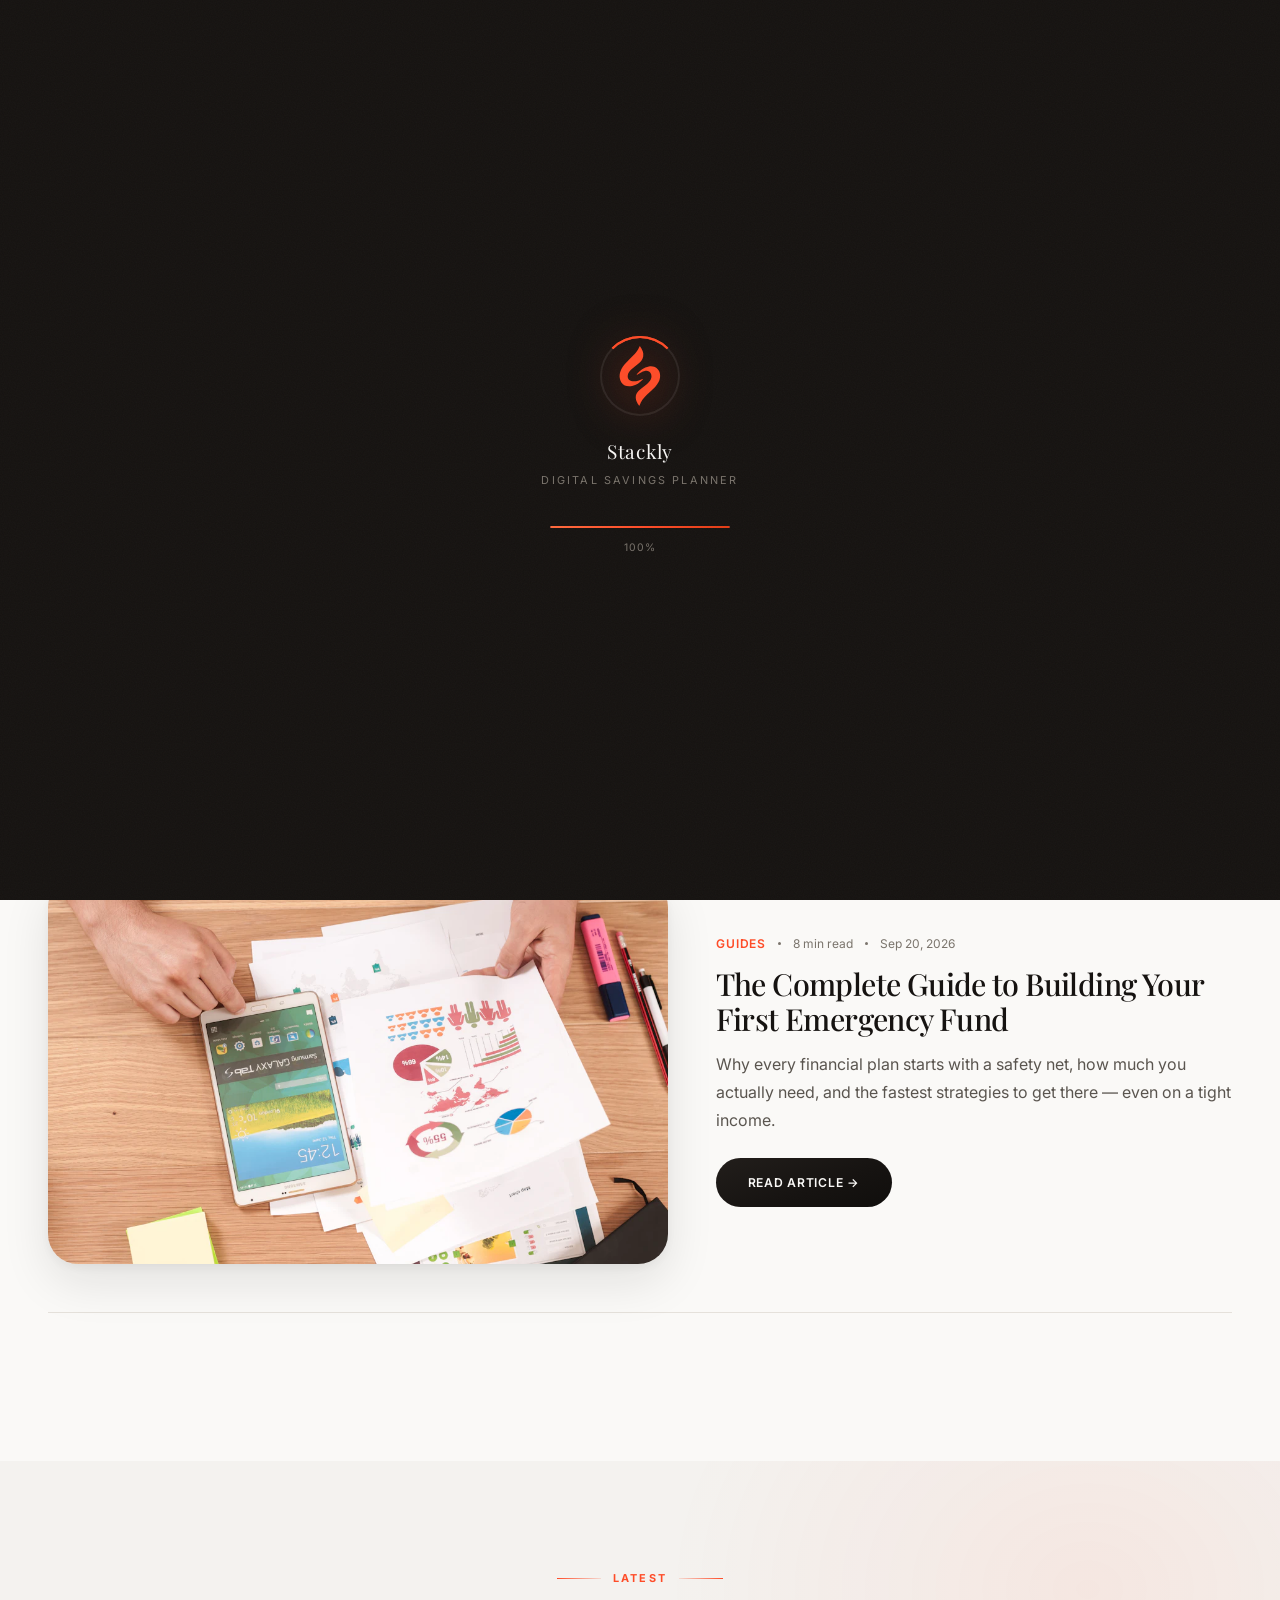
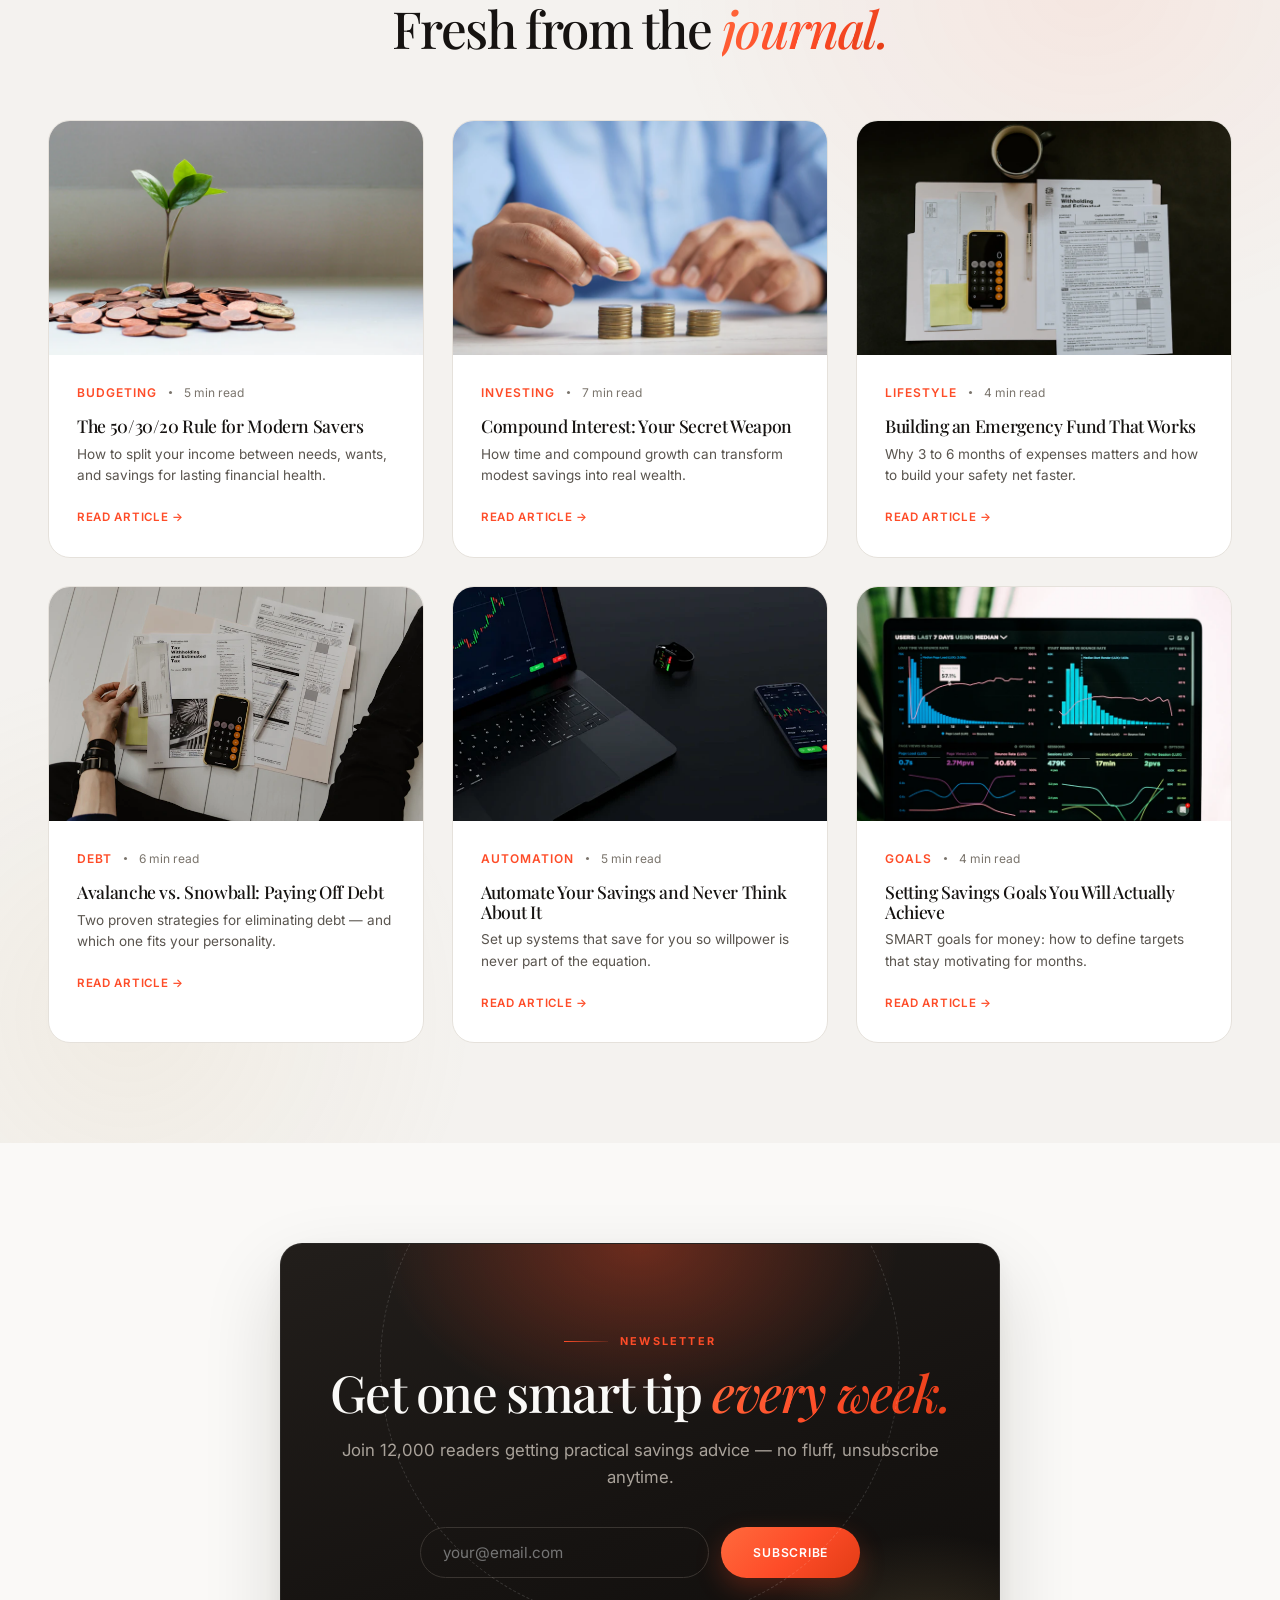
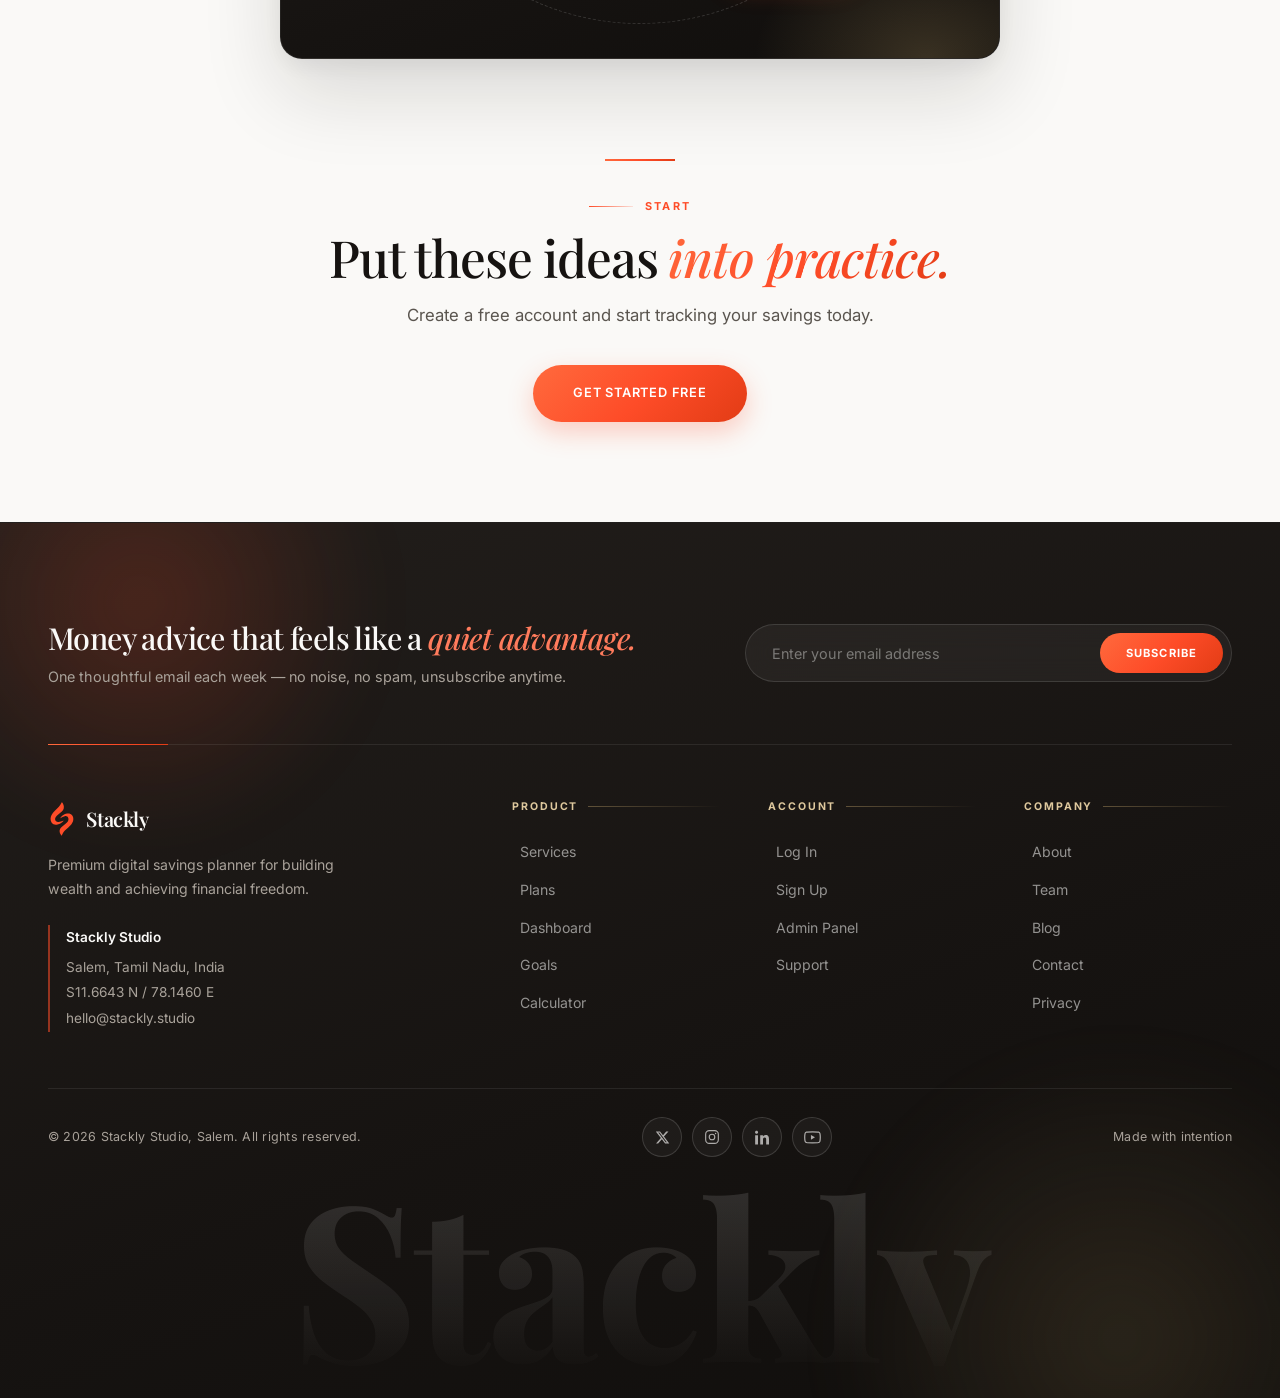
==== blog.html @ 19443af7 "first commit" ====
<!DOCTYPE html>
<html lang="en">
<head>
    <meta charset="UTF-8">
    <meta name="viewport" content="width=device-width, initial-scale=1.0">
    <title>Blog — Stackly</title>
    <link rel="stylesheet" href="css/style.css">
    <noscript><style>.sec-head .sec-title,.sec-head .sec-sub{opacity:1!important;transform:none!important}.sec-head .sec-label::before,.sec-head .sec-label::after{transform:none!important}.reveal{opacity:1!important;transform:none!important}.preloader{display:none!important}</style></noscript>
</head>
<body class="dark-hero">
    <!-- Preloader -->
    <div class="preloader" id="preloader">
        <div class="pre-logo">
            <div class="pre-ring"></div>
            <svg viewBox="398 82 212 290" xmlns="http://www.w3.org/2000/svg"><path fill="#fe4c28" d="M419.71,256.18 C408,235.74 410.22,215.61 419.89,195.68 C426.37,182.32 436.26,171.44 446.51,160.9 C457.08,150.04 468.78,140.35 478.79,128.9 C487.41,119.04 494.8,108.46 500.03,96.43 C500.74,94.8 501,92.85 502.79,91.71 C503.21,91.84 503.88,91.82 504.1,92.13 C514.53,106.34 522,121.48 518.29,139.86 C515.93,151.5 508.99,160.31 500.3,167.94 C487.79,178.93 473.63,187.95 462.05,200.04 C456.22,206.12 451.19,212.66 449.15,221.05 C445.38,236.57 454.27,249.2 470.2,250.78 C485.24,252.27 499.3,248.88 512.63,242 C514.02,241.28 515.21,239.79 517.06,240.55 C517.83,242.06 516.69,242.79 515.92,243.56 C502.48,256.92 487.52,267.97 468.59,271.95 C447.92,276.29 431.27,272.38 419.71,256.18z"/><path fill="#fe4c28" d="M536.35,311.35 C521.09,325.62 508.63,341.45 501.64,361.3 C500.58,360.86 499.8,360.78 499.46,360.35 C491.32,350.11 485.46,338.91 484.71,325.53 C484.03,313.54 489.24,303.91 496.95,295.36 C506.74,284.51 519.09,276.7 530.33,267.57 C539.68,259.98 548.93,252.35 553.65,240.72 C556.25,234.32 556.8,227.72 555.17,221.12 C551.96,208.2 539.4,200.89 526.17,203.88 C513.91,206.65 503.24,212.7 493.08,219.82 C492.04,220.55 491.27,221.85 489.66,221.56 C488.66,220.29 489.65,219.35 490.29,218.48 C503.85,199.98 521.51,187.67 544.32,183.64 C574.74,178.25 599.44,199.88 594.8,234.35 C592.54,251.2 583.63,264.79 572.58,277.16 C561.56,289.49 548.61,299.8 536.35,311.35z"/></svg>
        </div>
        <div class="pre-text">Stackly</div>
        <div class="pre-sub">Digital Savings Planner</div>
        <div class="pre-bar"><div class="pre-fill"></div></div>
        <div class="pre-pct">0%</div>
    </div>

    <!-- 1. Header -->
    <nav class="navbar">
        <div class="nav-wrap">
            <a href="index.html" class="logo">
                <div class="logo-icon"><svg viewBox="398 82 212 290" xmlns="http://www.w3.org/2000/svg"><path fill="#fe4c28" d="M419.71,256.18 C408,235.74 410.22,215.61 419.89,195.68 C426.37,182.32 436.26,171.44 446.51,160.9 C457.08,150.04 468.78,140.35 478.79,128.9 C487.41,119.04 494.8,108.46 500.03,96.43 C500.74,94.8 501,92.85 502.79,91.71 C503.21,91.84 503.88,91.82 504.1,92.13 C514.53,106.34 522,121.48 518.29,139.86 C515.93,151.5 508.99,160.31 500.3,167.94 C487.79,178.93 473.63,187.95 462.05,200.04 C456.22,206.12 451.19,212.66 449.15,221.05 C445.38,236.57 454.27,249.2 470.2,250.78 C485.24,252.27 499.3,248.88 512.63,242 C514.02,241.28 515.21,239.79 517.06,240.55 C517.83,242.06 516.69,242.79 515.92,243.56 C502.48,256.92 487.52,267.97 468.59,271.95 C447.92,276.29 431.27,272.38 419.71,256.18z"/><path fill="#fe4c28" d="M536.35,311.35 C521.09,325.62 508.63,341.45 501.64,361.3 C500.58,360.86 499.8,360.78 499.46,360.35 C491.32,350.11 485.46,338.91 484.71,325.53 C484.03,313.54 489.24,303.91 496.95,295.36 C506.74,284.51 519.09,276.7 530.33,267.57 C539.68,259.98 548.93,252.35 553.65,240.72 C556.25,234.32 556.8,227.72 555.17,221.12 C551.96,208.2 539.4,200.89 526.17,203.88 C513.91,206.65 503.24,212.7 493.08,219.82 C492.04,220.55 491.27,221.85 489.66,221.56 C488.66,220.29 489.65,219.35 490.29,218.48 C503.85,199.98 521.51,187.67 544.32,183.64 C574.74,178.25 599.44,199.88 594.8,234.35 C592.54,251.2 583.63,264.79 572.58,277.16 C561.56,289.49 548.61,299.8 536.35,311.35z"/></svg></div>
                <span class="logo-txt">Stackly</span>
            </a>
            <ul class="nav-links">
                <li><a href="index.html">Home</a></li>
                <li><a href="about.html">About</a></li>
                <li><a href="services.html">Services</a></li>
                <li><a href="plans.html">Plans</a></li>
                <li><a href="team.html">Team</a></li>
                <li><a href="blog.html" class="active">Blog</a></li>
                <li><a href="contact.html">Contact</a></li>
            </ul>
            <div class="nav-right">
                <a href="login.html" class="nav-login">Log In</a>
                <a href="login.html" class="btn-start">Get Started <svg width="14" height="14" viewBox="0 0 24 24" fill="none" stroke="currentColor" stroke-width="2"><path d="M5 12h14M12 5l7 7-7 7"/></svg></a>
            </div>
            <button class="burger" aria-label="Menu"><span></span><span></span><span></span></button>
        </div>
    </nav>

    <!-- 2. Page Hero -->
    <section class="page-hero" style="background-image:var(--ph-grad), url('assets/photo-1499750310107-5fef28a66643-1600.webp')">
        <div class="container">
            <span class="sec-label">Journal</span>
            <h1>Insights &amp; <em class="it">ideas.</em></h1>
            <p>Guides, strategies, and stories about building lasting wealth — written by the Stackly team.</p>
        
            <div class="ph-meta">
                <div class="ph-crumb"><a href="index.html">Home</a><span class="sep"></span><strong>Blog</strong></div>
                <span class="ph-badge">&#10022; Stackly Studio</span>
            </div>
        </div>
    </section>

    <!-- 3. Featured Post -->
    <section class="section">
        <div class="container">
            <div class="sec-head reveal">
                <span class="sec-label">Featured</span>
                <h2 class="sec-title">Editor's <em class="it">pick.</em></h2>
            </div>
            <div class="blog-feature reveal">
                <div class="blog-feature-img"><img src="assets/photo-1434626881859-194d67b2b86f-1000.webp" alt="Featured article" loading="lazy"></div>
                <div>
                    <div class="blog-meta"><span class="cat">Guides</span><span class="dot"></span><span>8 min read</span><span class="dot"></span><span>Sep 20, 2026</span></div>
                    <h3 style="font-size:1.9rem;margin-bottom:14px;">The Complete Guide to Building Your First Emergency Fund</h3>
                    <p style="color:var(--text-2);line-height:1.75;margin-bottom:24px;">Why every financial plan starts with a safety net, how much you actually need, and the fastest strategies to get there — even on a tight income.</p>
                    <a href="#" data-toast="The full article is coming soon - subscribe to get it first." class="btn btn-dark">Read Article →</a>
                </div>
            </div>
        </div>
    </section>

    <!-- 4. Blog Grid -->
    <section class="section feat-bg">
        <div class="container">
            <div class="sec-head center reveal">
                <span class="sec-label">Latest</span>
                <h2 class="sec-title">Fresh from the <em class="it">journal.</em></h2>
            </div>
            <div class="blog-grid">
                <div class="blog-card reveal">
                    <div class="blog-card-img"><img src="assets/photo-1579621970563-ebec7560ff3e-800.webp" alt="Budgeting" loading="lazy"></div>
                    <div class="blog-card-body">
                        <div class="blog-meta"><span class="cat">Budgeting</span><span class="dot"></span><span>5 min read</span></div>
                        <h3>The 50/30/20 Rule for Modern Savers</h3>
                        <p>How to split your income between needs, wants, and savings for lasting financial health.</p>
                        <a href="#" data-toast="The full article is coming soon - subscribe to get it first." class="blog-link">Read Article →</a>
                    </div>
                </div>
                <div class="blog-card reveal rd1">
                    <div class="blog-card-img"><img src="assets/photo-1633158829585-23ba8f7c8caf-800.webp" alt="Investing" loading="lazy"></div>
                    <div class="blog-card-body">
                        <div class="blog-meta"><span class="cat">Investing</span><span class="dot"></span><span>7 min read</span></div>
                        <h3>Compound Interest: Your Secret Weapon</h3>
                        <p>How time and compound growth can transform modest savings into real wealth.</p>
                        <a href="#" data-toast="The full article is coming soon - subscribe to get it first." class="blog-link">Read Article →</a>
                    </div>
                </div>
                <div class="blog-card reveal rd2">
                    <div class="blog-card-img"><img src="assets/photo-1554224154-26032ffc0d07-800.webp" alt="Planning" loading="lazy"></div>
                    <div class="blog-card-body">
                        <div class="blog-meta"><span class="cat">Lifestyle</span><span class="dot"></span><span>4 min read</span></div>
                        <h3>Building an Emergency Fund That Works</h3>
                        <p>Why 3 to 6 months of expenses matters and how to build your safety net faster.</p>
                        <a href="#" data-toast="The full article is coming soon - subscribe to get it first." class="blog-link">Read Article →</a>
                    </div>
                </div>
                <div class="blog-card reveal">
                    <div class="blog-card-img"><img src="assets/photo-1554224155-6726b3ff858f-800.webp" alt="Debt" loading="lazy"></div>
                    <div class="blog-card-body">
                        <div class="blog-meta"><span class="cat">Debt</span><span class="dot"></span><span>6 min read</span></div>
                        <h3>Avalanche vs. Snowball: Paying Off Debt</h3>
                        <p>Two proven strategies for eliminating debt — and which one fits your personality.</p>
                        <a href="#" data-toast="The full article is coming soon - subscribe to get it first." class="blog-link">Read Article →</a>
                    </div>
                </div>
                <div class="blog-card reveal rd1">
                    <div class="blog-card-img"><img src="assets/photo-1642790106117-e829e14a795f-800.webp" alt="Automation" loading="lazy"></div>
                    <div class="blog-card-body">
                        <div class="blog-meta"><span class="cat">Automation</span><span class="dot"></span><span>5 min read</span></div>
                        <h3>Automate Your Savings and Never Think About It</h3>
                        <p>Set up systems that save for you so willpower is never part of the equation.</p>
                        <a href="#" data-toast="The full article is coming soon - subscribe to get it first." class="blog-link">Read Article →</a>
                    </div>
                </div>
                <div class="blog-card reveal rd2">
                    <div class="blog-card-img"><img src="assets/photo-1551288049-bebda4e38f71-800.webp" alt="Goals" loading="lazy"></div>
                    <div class="blog-card-body">
                        <div class="blog-meta"><span class="cat">Goals</span><span class="dot"></span><span>4 min read</span></div>
                        <h3>Setting Savings Goals You Will Actually Achieve</h3>
                        <p>SMART goals for money: how to define targets that stay motivating for months.</p>
                        <a href="#" data-toast="The full article is coming soon - subscribe to get it first." class="blog-link">Read Article →</a>
                    </div>
                </div>
            </div>
        </div>
    </section>

    <!-- 5. Newsletter -->
    <section class="section">
        <div class="container">
            <div class="cta-dark reveal" style="max-width:720px;">
                <span class="sec-label">Newsletter</span>
                <h2>Get one smart tip <em class="it">every week.</em></h2>
                <p>Join 12,000 readers getting practical savings advice — no fluff, unsubscribe anytime.</p>
                <div style="display:flex;gap:12px;max-width:440px;margin:0 auto;position:relative;flex-wrap:wrap;justify-content:center;">
                    <input type="email" placeholder="your@email.com" style="flex:1;min-width:220px;padding:15px 22px;border-radius:9999px;border:1.5px solid var(--bd-d);background:transparent;color:var(--text-inv);font-family:var(--sans);font-size:0.95rem;">
                    <button class="btn btn-brand">Subscribe</button>
                </div>
            </div>
        </div>
    </section>

    <!-- 6. CTA -->
    <section class="section cta-sec" style="padding-top:0;">
        <div class="container">
            <div class="cta-box reveal">
                <span class="sec-label">Start</span>
                <h2>Put these ideas <em class="it">into practice.</em></h2>
                <p>Create a free account and start tracking your savings today.</p>
                <a href="login.html" class="btn btn-brand btn-lg">Get Started Free</a>
            </div>
        </div>
    </section>

    <!-- 7. Footer -->
    <footer class="footer">
        <div class="container">
            <div class="footer-top">
                <div class="footer-news">
                    <h3>Money advice that feels like a <em class="it">quiet advantage.</em></h3>
                    <p>One thoughtful email each week — no noise, no spam, unsubscribe anytime.</p>
                </div>
                <form class="news-form" action="#" onsubmit="return false;">
                    <input type="email" placeholder="Enter your email address" aria-label="Email address">
                    <button type="submit">Subscribe</button>
                </form>
            </div>
            <div class="footer-grid">
                <div class="footer-brand">
                    <a href="index.html" class="logo">
                        <div class="logo-icon"><svg viewBox="398 82 212 290" xmlns="http://www.w3.org/2000/svg"><path fill="#fe4c28" d="M419.71,256.18 C408,235.74 410.22,215.61 419.89,195.68 C426.37,182.32 436.26,171.44 446.51,160.9 C457.08,150.04 468.78,140.35 478.79,128.9 C487.41,119.04 494.8,108.46 500.03,96.43 C500.74,94.8 501,92.85 502.79,91.71 C503.21,91.84 503.88,91.82 504.1,92.13 C514.53,106.34 522,121.48 518.29,139.86 C515.93,151.5 508.99,160.31 500.3,167.94 C487.79,178.93 473.63,187.95 462.05,200.04 C456.22,206.12 451.19,212.66 449.15,221.05 C445.38,236.57 454.27,249.2 470.2,250.78 C485.24,252.27 499.3,248.88 512.63,242 C514.02,241.28 515.21,239.79 517.06,240.55 C517.83,242.06 516.69,242.79 515.92,243.56 C502.48,256.92 487.52,267.97 468.59,271.95 C447.92,276.29 431.27,272.38 419.71,256.18z"/><path fill="#fe4c28" d="M536.35,311.35 C521.09,325.62 508.63,341.45 501.64,361.3 C500.58,360.86 499.8,360.78 499.46,360.35 C491.32,350.11 485.46,338.91 484.71,325.53 C484.03,313.54 489.24,303.91 496.95,295.36 C506.74,284.51 519.09,276.7 530.33,267.57 C539.68,259.98 548.93,252.35 553.65,240.72 C556.25,234.32 556.8,227.72 555.17,221.12 C551.96,208.2 539.4,200.89 526.17,203.88 C513.91,206.65 503.24,212.7 493.08,219.82 C492.04,220.55 491.27,221.85 489.66,221.56 C488.66,220.29 489.65,219.35 490.29,218.48 C503.85,199.98 521.51,187.67 544.32,183.64 C574.74,178.25 599.44,199.88 594.8,234.35 C592.54,251.2 583.63,264.79 572.58,277.16 C561.56,289.49 548.61,299.8 536.35,311.35z"/></svg></div>
                        <span class="logo-txt">Stackly</span>
                    </a>
                    <p>Premium digital savings planner for building wealth and achieving financial freedom.</p>
                    <div class="footer-addr">
                        <strong>Stackly Studio</strong>
                        Salem, Tamil Nadu, India<br>
                        S11.6643 N / 78.1460 E<br>
                        hello@stackly.studio
                    </div>
                </div>
                <div class="footer-col">
                    <h4>Product</h4>
                    <ul>
                        <li><a href="services.html">Services</a></li>
                        <li><a href="plans.html">Plans</a></li>
                        <li><a href="dashboard.html">Dashboard</a></li>
                        <li><a href="goals.html">Goals</a></li>
                        <li><a href="calculator.html">Calculator</a></li>
                    </ul>
                </div>
                <div class="footer-col">
                    <h4>Account</h4>
                    <ul>
                        <li><a href="login.html">Log In</a></li>
                        <li><a href="signup.html">Sign Up</a></li>
                        <li><a href="admin.html">Admin Panel</a></li>
                        <li><a href="contact.html">Support</a></li>
                    </ul>
                </div>
                <div class="footer-col">
                    <h4>Company</h4>
                    <ul>
                        <li><a href="about.html">About</a></li>
                        <li><a href="team.html">Team</a></li>
                        <li><a href="blog.html">Blog</a></li>
                        <li><a href="contact.html">Contact</a></li>
                        <li><a href="#" data-toast="Privacy policy: request a copy from hello@stackly.studio.">Privacy</a></li>
                    </ul>
                </div>
            </div>
            <div class="footer-btm">
                <p>&copy; 2026 Stackly Studio, Salem. All rights reserved.</p>
                <div class="footer-social">
                    <a href="https://x.com/login" target="_blank" rel="noopener noreferrer" aria-label="X"><svg width="15" height="15" viewBox="0 0 24 24" fill="currentColor"><path d="M18.244 2.25h3.308l-7.227 8.26 8.502 11.24H16.17l-5.214-6.817L4.99 21.75H1.68l7.73-8.835L1.254 2.25H8.08l4.713 6.231 5.451-6.511zm-1.161 17.52h1.833L7.084 4.126H5.117l11.966 15.644z"/></svg></a>
                    <a href="https://www.instagram.com/accounts/login/" target="_blank" rel="noopener noreferrer" aria-label="Instagram"><svg width="16" height="16" viewBox="0 0 24 24" fill="none" stroke="currentColor" stroke-width="1.7" stroke-linecap="round"><rect x="2.5" y="2.5" width="19" height="19" rx="5.5"/><circle cx="12" cy="12" r="4.2"/><circle cx="17.4" cy="6.6" r="1.1" fill="currentColor" stroke="none"/></svg></a>
                    <a href="https://www.linkedin.com/login" target="_blank" rel="noopener noreferrer" aria-label="LinkedIn"><svg width="15" height="15" viewBox="0 0 24 24" fill="currentColor"><path d="M4.98 3.5C4.98 4.88 3.87 6 2.5 6S.02 4.88.02 3.5 1.13 1 2.5 1s2.48 1.12 2.48 2.5zM.24 8.31h4.52V23H.24V8.31zM8.34 8.31h4.33v2h.06c.6-1.14 2.07-2.34 4.26-2.34 4.56 0 5.4 3 5.4 6.9V23h-4.51v-7.1c0-1.7-.03-3.88-2.36-3.88-2.37 0-2.73 1.85-2.73 3.76V23H8.34V8.31z"/></svg></a>
                    <a href="https://accounts.google.com/ServiceLogin?service=youtube" target="_blank" rel="noopener noreferrer" aria-label="YouTube"><svg width="17" height="17" viewBox="0 0 24 24" fill="none" stroke="currentColor" stroke-width="1.7" stroke-linejoin="round"><path d="M22.54 6.42a2.78 2.78 0 00-1.94-2C18.88 4 12 4 12 4s-6.88 0-8.6.46a2.78 2.78 0 00-1.94 2A29 29 0 001 11.75a29 29 0 00.46 5.33A2.78 2.78 0 003.4 19c1.72.46 8.6.46 8.6.46s6.88 0 8.6-.46a2.78 2.78 0 001.94-2 29 29 0 00.46-5.25 29 29 0 00-.46-5.33z"/><path d="M9.75 15.02l5.75-3.27-5.75-3.27v6.54z" fill="currentColor" stroke="none"/></svg></a>
                </div>
                <p>Made with intention</p>
            </div>
        </div>
        <div class="footer-mark" aria-hidden="true">Stackly</div>
    </footer>


    <script src="js/main.js"></script>
</body>
</html>
---- css/style.css ----
/* ============================================
   Stackly — Premium Digital Savings Planner
   Brand: #FE4C28 | Salem, Tamil Nadu
   ============================================ */

@import url('https://fonts.googleapis.com/css2?family=Inter:wght@300;400;500;600;700&family=Playfair+Display:ital,wght@0,400;0,500;0,600;0,700;1,400;1,500;1,600;1,700&display=swap');

:root {
    --bg: #FAF9F7;
    --bg-2: #F4F2EF;
    --bg-3: #EAE7E2;
    --bg-dark: #161311;
    --bg-dark-2: #1F1C1A;
    --bg-card: #FFFFFF;
    
    --text: #161311;
    --text-2: #5A554F;
    --text-3: #7A746C;
    --text-inv: #FAF9F7;
    
    --brand: #FE4C28;
    --brand-l: #FF7B5C;
    --brand-d: #D93D1E;
    --brand-bg: rgba(254,76,40,0.08);
    --brand-bg-2: rgba(254,76,40,0.14);
    
    --gold: #C8A96E;
    --gold-l: #DFC99E;
    
    --bd: #E5E1DB;
    --bd-d: #3A3531;
    
    --sh-sm: 0 1px 3px rgba(22,19,17,0.04);
    --sh-md: 0 6px 22px rgba(22,19,17,0.07), 0 1px 3px rgba(22,19,17,0.04);
    --sh-lg: 0 18px 48px rgba(22,19,17,0.10), 0 4px 12px rgba(22,19,17,0.05);
    --sh-xl: 0 34px 80px rgba(22,19,17,0.14), 0 8px 24px rgba(22,19,17,0.06);
    --sh-brand: 0 18px 44px rgba(254,76,40,0.24), 0 4px 12px rgba(254,76,40,0.14);
    --sh-inset: inset 0 1px 0 rgba(255,255,255,0.6);

    --r: 8px;
    --r-lg: 14px;
    --r-xl: 22px;
    --r-2xl: 30px;
    --r-full: 9999px;

    --grad: linear-gradient(135deg, #FF6A3D 0%, #FE4C28 52%, #E23C15 100%);
    --grad-soft: linear-gradient(135deg, rgba(254,76,40,0.14), rgba(200,169,110,0.12));
    --grad-gold: linear-gradient(135deg, #DFC99E 0%, #C8A96E 100%);
    --grad-ink: linear-gradient(160deg, #221E1B 0%, #161311 60%, #100E0C 100%);
    --glass: rgba(255,255,255,0.72);
    --ease: cubic-bezier(0.22,1,0.36,1);
    
    --t: 300ms cubic-bezier(0.4,0,0.2,1);
    --t-fast: 180ms ease;
    --t-slow: 600ms cubic-bezier(0.4,0,0.2,1);
    
    --serif: 'Playfair Display', Georgia, serif;
    --sans: 'Inter', -apple-system, sans-serif;
}

*, *::before, *::after { margin:0; padding:0; box-sizing:border-box; }
html { scroll-behavior:smooth; font-size:16px; -webkit-font-smoothing:antialiased; }
body { font-family:var(--sans); background:var(--bg); color:var(--text); line-height:1.6; overflow-x:hidden; }
body.loading { overflow:hidden; }
/* premium film grain over the whole site */
body::after {
    content:''; position:fixed; inset:0; z-index:2147483000;
    pointer-events:none; opacity:0.032;
    background-image:url("data:image/svg+xml,%3Csvg xmlns='http://www.w3.org/2000/svg' width='140' height='140'%3E%3Cfilter id='n'%3E%3CfeTurbulence type='fractalNoise' baseFrequency='0.85' numOctaves='3'/%3E%3C/filter%3E%3Crect width='140' height='140' filter='url(%23n)'/%3E%3C/svg%3E");
}
::selection { background:var(--brand); color:#fff; }
a { color:inherit; text-decoration:none; }
ul { list-style:none; }
img { max-width:100%; height:auto; display:block; }
button { cursor:pointer; font-family:inherit; }

.container { max-width:1400px; margin:0 auto; padding:0 48px; }

/* ========== PRELOADER ========== */
.preloader {
    position:fixed; inset:0; z-index:100000;
    background:var(--bg-dark);
    display:flex; align-items:center; justify-content:center;
    flex-direction:column;
    transition: opacity 0.7s ease, visibility 0.7s ease;
}
.preloader.hidden { opacity:0; visibility:hidden; pointer-events:none; }

.pre-logo { width:64px; height:64px; margin-bottom:28px; position:relative; }
.pre-logo svg { width:100%; height:100%; animation:preFloat 2s ease-in-out infinite; }
@keyframes preFloat { 0%,100%{transform:translateY(0)} 50%{transform:translateY(-8px)} }

.pre-ring {
    position:absolute; inset:-8px;
    border:2px solid var(--bd-d);
    border-radius:50%;
}
.pre-ring::after {
    content:''; position:absolute; inset:-2px;
    border:2px solid transparent;
    border-top-color:var(--brand);
    border-radius:50%;
    animation:spin 1s linear infinite;
}
@keyframes spin { to{transform:rotate(360deg)} }

.pre-text { font-family:var(--serif); font-size:1.2rem; color:var(--text-inv); margin-bottom:6px; letter-spacing:0.04em; }
.pre-sub { font-size:0.68rem; color:var(--text-3); letter-spacing:0.2em; text-transform:uppercase; margin-bottom:36px; }

.pre-bar { width:180px; height:2px; background:var(--bd-d); border-radius:var(--r-full); overflow:hidden; margin-bottom:12px; }
.pre-fill { height:100%; width:0%; background:var(--brand); border-radius:var(--r-full); transition:width 0.1s linear; }
.pre-pct { font-size:0.65rem; color:var(--text-3); letter-spacing:0.1em; }

/* ========== TYPOGRAPHY ========== */
h1,h2,h3,h4 { font-family:var(--serif); font-weight:500; line-height:1.12; letter-spacing:-0.02em; }
h1 { font-size:clamp(3rem,6vw,5.5rem); }
h2 { font-size:clamp(2.25rem,4vw,3.5rem); }
h3 { font-size:clamp(1.3rem,2vw,1.7rem); }
em, .it { font-style:italic; }

.sec-label {
    font-family:var(--sans); font-size:0.68rem;
    font-weight:600; letter-spacing:0.16em;
    text-transform:uppercase; color:var(--brand);
    margin-bottom:14px; display:block;
}

.section { padding:100px 0; }
.sec-head { max-width:640px; margin-bottom:64px; }
.sec-head.center { margin-left:auto; margin-right:auto; text-align:center; }
.sec-title { margin-bottom:18px; }
.sec-sub { font-size:1rem; color:var(--text-2); line-height:1.7; }

/* ========== LOGO ========== */
.logo { display:flex; align-items:center; gap:10px; }
.logo-icon { width:28px; height:36px; flex-shrink:0; }
.logo-icon svg { width:100%; height:100%; }
.logo-txt { font-family:var(--serif); font-size:1.25rem; font-weight:600; letter-spacing:-0.01em; }

/* ========== NAVIGATION ========== */
.navbar {
    position:fixed; top:0; left:0; right:0; z-index:1000;
    padding:20px 0; transition:all var(--t);
    background:transparent;
}
.navbar.scrolled {
    background:rgba(250,249,247,0.92);
    backdrop-filter:blur(24px);
    -webkit-backdrop-filter:blur(24px);
    padding:12px 0;
    border-bottom:1px solid var(--bd);
}
.nav-wrap {
    max-width:1400px; margin:0 auto; padding:0 48px;
    display:flex; align-items:center; justify-content:space-between;
}

.nav-links { display:flex; align-items:center; gap:28px; }
.nav-links a {
    font-size:0.74rem; font-weight:600;
    letter-spacing:0.08em; text-transform:uppercase;
    color:var(--text-2); transition:color var(--t-fast);
    position:relative; padding-bottom:3px;
}
.nav-links a::after {
    content:''; position:absolute; bottom:0; left:0;
    width:0; height:1.5px; background:var(--brand);
    transition:width var(--t);
}
.nav-links a:hover, .nav-links a.active { color:var(--text); }
.nav-links a:hover::after, .nav-links a.active::after { width:100%; }

.nav-right { display:flex; align-items:center; gap:16px; }

.nav-login {
    font-size:0.74rem; font-weight:600;
    letter-spacing:0.06em; text-transform:uppercase;
    color:var(--text-2); transition:color var(--t-fast);
}
.nav-login:hover { color:var(--text); }

.btn-start {
    font-size:0.72rem; font-weight:600;
    letter-spacing:0.06em; text-transform:uppercase;
    padding:11px 24px;
    background:var(--brand); color:#fff;
    border-radius:var(--r-full);
    transition:all var(--t);
    border:none; display:inline-flex; align-items:center; gap:6px;
}
.btn-start:hover { background:var(--brand-d); transform:translateY(-2px); box-shadow:0 8px 24px rgba(254,76,40,0.3); }

.burger { display:none; flex-direction:column; gap:5px; background:none; border:none; padding:4px; }
.burger span { display:block; width:22px; height:1.5px; background:var(--text); transition:all var(--t-fast); }

/* ========== BUTTONS ========== */
.btn {
    display:inline-flex; align-items:center; justify-content:center; gap:8px;
    font-size:0.76rem; font-weight:600;
    letter-spacing:0.06em; text-transform:uppercase;
    padding:15px 32px; border-radius:var(--r-full);
    transition:all var(--t); border:none; cursor:pointer;
    text-decoration:none; white-space:nowrap;
}
.btn-brand { background:var(--brand); color:#fff; }
.btn-brand:hover { background:var(--brand-d); transform:translateY(-2px); box-shadow:0 8px 28px rgba(254,76,40,0.3); }

.btn-dark { background:var(--text); color:var(--text-inv); }
.btn-dark:hover { background:var(--brand); transform:translateY(-2px); }

.btn-outline { background:transparent; color:var(--text); border:1.5px solid var(--bd); }
.btn-outline:hover { background:var(--text); color:var(--text-inv); border-color:var(--text); }

.btn-ghost { background:transparent; color:var(--text-inv); border:1.5px solid var(--bd-d); }
.btn-ghost:hover { background:var(--text-inv); color:var(--text); }

.btn-lg { padding:18px 40px; font-size:0.8rem; }
.btn-sm { padding:10px 20px; font-size:0.7rem; }

/* ========== HERO ========== */
.hero {
    min-height:100vh; display:flex; align-items:center;
    padding:120px 0 80px; position:relative; overflow:hidden;
}
.hero::before {
    content:''; position:absolute; inset:0;
    background:
        radial-gradient(ellipse 60% 50% at 70% 30%, var(--brand-bg) 0%, transparent 60%),
        radial-gradient(ellipse 40% 40% at 20% 80%, rgba(200,169,110,0.06) 0%, transparent 50%);
    pointer-events:none;
}

.hero .container {
    display:grid; grid-template-columns:1fr 1fr;
    gap:80px; align-items:center;
    position:relative; z-index:2;
}

.hero-badge {
    display:inline-flex; align-items:center; gap:8px;
    padding:6px 16px; background:var(--brand-bg);
    border:1px solid var(--brand-bg-2);
    border-radius:var(--r-full);
    font-size:0.7rem; font-weight:600;
    letter-spacing:0.1em; text-transform:uppercase;
    color:var(--brand); margin-bottom:24px;
}
.hero-badge .dot { width:6px; height:6px; background:var(--brand); border-radius:50%; animation:pulse 2s ease-in-out infinite; }
@keyframes pulse { 0%,100%{opacity:1;transform:scale(1)} 50%{opacity:0.4;transform:scale(1.3)} }

.hero-title { margin-bottom:24px; }
.hero-title .ln { display:block; overflow:hidden; }
.hero-title .ln span {
    display:block; transform:translateY(110%);
    animation:riseUp 0.9s cubic-bezier(0.4,0,0.2,1) forwards;
}
.hero-title .ln:nth-child(2) span { animation-delay:0.12s; }
.hero-title .ln:nth-child(3) span { animation-delay:0.24s; }
@keyframes riseUp { to{transform:translateY(0)} }

.hero-sub {
    font-size:1.05rem; color:var(--text-2);
    line-height:1.75; margin-bottom:36px; max-width:480px;
    opacity:0; animation:fadeIn 0.8s 0.5s ease forwards;
}
@keyframes fadeIn { to{opacity:1} }

.hero-btns { display:flex; gap:14px; margin-bottom:48px; flex-wrap:wrap; opacity:0; animation:fadeIn 0.8s 0.7s ease forwards; }

.hero-stats {
    display:flex; gap:40px; padding-top:32px;
    border-top:1px solid var(--bd);
    opacity:0; animation:fadeIn 0.8s 0.9s ease forwards;
}
.hero-stat-val { font-family:var(--serif); font-size:1.6rem; font-weight:600; display:block; }
.hero-stat-lbl { font-size:0.68rem; color:var(--text-3); letter-spacing:0.1em; text-transform:uppercase; }

/* ========== MARQUEE ========== */
.marquee {
    padding:18px 0;
    border-top:1px solid var(--bd);
    border-bottom:1px solid var(--bd);
    overflow:hidden;
}
.marquee-track {
    display:flex; gap:48px;
    animation:mq 35s linear infinite;
    white-space:nowrap; width:max-content;
}
.marquee-item {
    font-family:var(--serif); font-size:0.85rem;
    color:var(--text-3); display:flex;
    align-items:center; gap:48px;
}
.marquee-item::after { content:'✦'; color:var(--brand); font-size:0.6rem; }
@keyframes mq { to{transform:translateX(-50%)} }

/* ========== FEATURES ========== */
.feat-bg { background:var(--bg-2); }

.feat-grid {
    display:grid; grid-template-columns:repeat(3,1fr);
    gap:1px; background:var(--bd);
    border:1px solid var(--bd);
    border-radius:var(--r-xl); overflow:hidden;
}
.feat-card {
    background:var(--bg); padding:44px 36px;
    transition:all var(--t); position:relative;
}
.feat-card:hover { background:var(--bg-card); }
.feat-card::before {
    content:''; position:absolute; top:0; left:0; right:0;
    height:2px; background:var(--brand);
    transform:scaleX(0); transition:transform var(--t);
}
.feat-card:hover::before { transform:scaleX(1); }

.feat-num { font-family:var(--serif); font-size:0.78rem; color:var(--brand); margin-bottom:18px; display:block; font-style:italic; }
.feat-icon {
    width:48px; height:48px; border:1.5px solid var(--bd);
    border-radius:50%; display:flex; align-items:center; justify-content:center;
    margin-bottom:20px; color:var(--brand);
    transition:all var(--t);
}
.feat-card:hover .feat-icon { background:var(--brand); color:#fff; border-color:var(--brand); }
.feat-card h3 { font-size:1.15rem; margin-bottom:10px; }
.feat-card p { font-size:0.88rem; color:var(--text-2); line-height:1.7; }

/* ========== SHOWCASE ========== */
.show-grid { display:grid; grid-template-columns:repeat(2,1fr); gap:28px; }
.show-grid .show-card:first-child { grid-row:span 2; }

.show-card {
    position:relative; border-radius:var(--r-xl);
    overflow:hidden; background:var(--bg-3);
    cursor:pointer; aspect-ratio:4/3;
}
.show-grid .show-card:first-child { aspect-ratio:auto; min-height:560px; }
.show-card img { width:100%; height:100%; object-fit:cover; transition:transform 0.8s cubic-bezier(0.4,0,0.2,1); }
.show-card:hover img { transform:scale(1.05); }

.show-ov {
    position:absolute; inset:0;
    background:linear-gradient(to top, rgba(22,19,17,0.8) 0%, transparent 55%);
    display:flex; flex-direction:column; justify-content:flex-end;
    padding:32px; opacity:0; transition:opacity var(--t);
}
.show-card:hover .show-ov { opacity:1; }
.show-tag {
    font-size:0.65rem; font-weight:600;
    letter-spacing:0.12em; text-transform:uppercase;
    color:var(--brand-l); margin-bottom:6px;
}
.show-title { font-family:var(--serif); font-size:1.4rem; color:#fff; margin-bottom:4px; }
.show-desc { font-size:0.85rem; color:rgba(255,255,255,0.75); }

/* ========== STATS ========== */
.stats-bg { background:var(--bg-dark); color:var(--text-inv); }
.stats-bg .sec-label { color:var(--brand-l); }

.stats-grid { display:grid; grid-template-columns:repeat(4,1fr); gap:48px; }

.stat-val {
    font-family:var(--serif); font-size:3.5rem;
    font-weight:500; line-height:1; margin-bottom:12px;
    background:linear-gradient(135deg, var(--text-inv), var(--brand-l));
    -webkit-background-clip:text; -webkit-text-fill-color:transparent;
    background-clip:text;
}
.stat-lbl { font-size:0.72rem; font-weight:500; letter-spacing:0.1em; text-transform:uppercase; color:var(--text-3); }

/* ========== STEPS ========== */
.steps-grid { display:grid; grid-template-columns:repeat(3,1fr); gap:40px; }

.step-card { text-align:center; padding:48px 24px; position:relative; }
.step-num {
    font-family:var(--serif); font-size:5rem;
    font-weight:700; font-style:italic;
    opacity:0.06; position:absolute; top:0;
    left:50%; transform:translateX(-50%); line-height:1;
}
.step-icon {
    width:72px; height:72px;
    border:1.5px solid var(--bd); border-radius:50%;
    display:flex; align-items:center; justify-content:center;
    margin:0 auto 24px; color:var(--brand);
    position:relative; background:var(--bg);
    transition:all var(--t);
}
.step-card:hover .step-icon { background:var(--brand); color:#fff; border-color:var(--brand); transform:scale(1.05); }
.step-card h3 { font-size:1.2rem; margin-bottom:12px; position:relative; }
.step-card p { font-size:0.88rem; color:var(--text-2); line-height:1.7; position:relative; }

/* ========== SERVICES ========== */
.serv-list { display:flex; flex-direction:column; }

.serv-item {
    display:grid; grid-template-columns:60px 1fr auto;
    gap:32px; align-items:center;
    padding:40px 0;
    border-bottom:1px solid var(--bd);
    transition:all var(--t);
    cursor:pointer;
}
.serv-item:first-child { border-top:1px solid var(--bd); }
.serv-item:hover { padding-left:16px; }

.serv-num { font-family:var(--serif); font-size:1.1rem; font-style:italic; color:var(--brand); }
.serv-info h3 { font-size:1.5rem; margin-bottom:8px; transition:color var(--t-fast); }
.serv-item:hover .serv-info h3 { color:var(--brand); }
.serv-info p { font-size:0.9rem; color:var(--text-2); max-width:520px; line-height:1.7; }

.serv-arrow {
    width:48px; height:48px; border:1.5px solid var(--bd);
    border-radius:50%; display:flex; align-items:center; justify-content:center;
    transition:all var(--t); color:var(--text-3);
}
.serv-item:hover .serv-arrow { background:var(--brand); border-color:var(--brand); color:#fff; transform:rotate(-45deg); }

/* ========== PLANS / PRICING ========== */
.plan-grid { display:grid; grid-template-columns:repeat(3,1fr); gap:28px; align-items:start; }

.plan-card {
    background:var(--bg-card);
    border:1px solid var(--bd);
    border-radius:var(--r-xl);
    padding:44px 36px;
    transition:all var(--t);
    position:relative;
}
.plan-card.popular {
    background:var(--bg-dark); color:var(--text-inv);
    border-color:var(--bg-dark);
    transform:scale(1.04);
    box-shadow:var(--sh-xl);
}
.plan-card:hover { box-shadow:var(--sh-xl); transform:translateY(-4px); }
.plan-card.popular:hover { transform:scale(1.04) translateY(-4px); }

.plan-badge {
    position:absolute; top:-13px; left:50%;
    transform:translateX(-50%);
    background:var(--brand); color:#fff;
    font-size:0.62rem; font-weight:700;
    letter-spacing:0.12em; text-transform:uppercase;
    padding:5px 18px; border-radius:var(--r-full);
}

.plan-name {
    font-size:0.72rem; font-weight:600;
    letter-spacing:0.12em; text-transform:uppercase;
    color:var(--text-3); margin-bottom:16px;
}
.plan-card.popular .plan-name { color:var(--brand-l); }

.plan-price { font-family:var(--serif); font-size:3.2rem; font-weight:600; margin-bottom:4px; line-height:1; }
.plan-period { font-size:0.85rem; color:var(--text-3); margin-bottom:32px; }

.plan-feats { display:flex; flex-direction:column; gap:14px; margin-bottom:36px; }
.plan-feat {
    display:flex; align-items:flex-start; gap:10px;
    font-size:0.88rem; color:var(--text-2);
}
.plan-card.popular .plan-feat { color:rgba(250,249,247,0.72); }
.plan-feat svg { flex-shrink:0; margin-top:3px; color:var(--brand); }
.plan-card.popular .plan-feat svg { color:var(--brand-l); }

.plan-card .btn { width:100%; }

/* ========== TEAM ========== */
.team-grid { display:grid; grid-template-columns:repeat(4,1fr); gap:28px; }

.team-card { text-align:center; }
.team-img {
    aspect-ratio:3/4; border-radius:var(--r-xl);
    overflow:hidden; background:var(--bg-3);
    margin-bottom:20px; position:relative;
}
.team-img img { width:100%; height:100%; object-fit:cover; transition:transform 0.6s ease, filter 0.6s ease; filter:grayscale(30%); }
.team-card:hover .team-img img { transform:scale(1.05); filter:grayscale(0%); }

.team-img::after {
    content:''; position:absolute; inset:0;
    background:linear-gradient(to top, rgba(22,19,17,0.4) 0%, transparent 50%);
    opacity:0; transition:opacity var(--t);
}
.team-card:hover .team-img::after { opacity:1; }

.team-name { font-family:var(--serif); font-size:1.15rem; font-weight:600; margin-bottom:4px; }
.team-role { font-size:0.78rem; color:var(--brand); font-weight:600; letter-spacing:0.06em; text-transform:uppercase; }
.team-bio { font-size:0.82rem; color:var(--text-2); margin-top:8px; line-height:1.6; }

/* ========== BLOG ========== */
.blog-feature {
    display:grid; grid-template-columns:1.2fr 1fr;
    gap:48px; align-items:center;
    padding-bottom:48px; margin-bottom:48px;
    border-bottom:1px solid var(--bd);
}
.blog-feature-img { border-radius:var(--r-xl); overflow:hidden; aspect-ratio:16/10; background:var(--bg-3); }
.blog-feature-img img { width:100%; height:100%; object-fit:cover; transition:transform 0.6s ease; }
.blog-feature:hover .blog-feature-img img { transform:scale(1.03); }

.blog-meta {
    display:flex; align-items:center; gap:12px;
    font-size:0.75rem; color:var(--text-3);
    margin-bottom:14px;
}
.blog-meta .cat { color:var(--brand); font-weight:600; text-transform:uppercase; letter-spacing:0.08em; }
.blog-meta .dot { width:3px; height:3px; background:var(--text-3); border-radius:50%; }

.blog-grid { display:grid; grid-template-columns:repeat(3,1fr); gap:28px; }

.blog-card {
    border:1px solid var(--bd); border-radius:var(--r-xl);
    overflow:hidden; transition:all var(--t);
    background:var(--bg-card);
}
.blog-card:hover { box-shadow:var(--sh-lg); transform:translateY(-4px); }
.blog-card-img { aspect-ratio:16/10; overflow:hidden; background:var(--bg-3); }
.blog-card-img img { width:100%; height:100%; object-fit:cover; transition:transform 0.6s ease; }
.blog-card:hover .blog-card-img img { transform:scale(1.05); }
.blog-card-body { padding:28px; }
.blog-card h3 { font-size:1.1rem; margin-bottom:8px; }
.blog-card p { font-size:0.85rem; color:var(--text-2); line-height:1.6; margin-bottom:16px; }

.blog-link {
    font-size:0.72rem; font-weight:600;
    letter-spacing:0.06em; text-transform:uppercase;
    color:var(--brand); display:inline-flex;
    align-items:center; gap:6px;
    transition:gap var(--t-fast);
}
.blog-card:hover .blog-link { gap:12px; }

/* ========== TESTIMONIALS ========== */
.testi-bg { background:var(--bg-2); }
.testi-grid { display:grid; grid-template-columns:repeat(3,1fr); gap:28px; }

.testi-card {
    padding:36px; background:var(--bg-card);
    border:1px solid var(--bd); border-radius:var(--r-xl);
    transition:all var(--t); position:relative;
}
.testi-card:hover { box-shadow:var(--sh-lg); transform:translateY(-4px); }
.testi-card::before {
    content:'"'; position:absolute; top:20px; right:28px;
    font-family:var(--serif); font-size:4rem;
    color:var(--brand); opacity:0.12; line-height:1;
}

.testi-stars { color:var(--brand); font-size:0.85rem; margin-bottom:14px; letter-spacing:3px; }
.testi-quote { font-family:var(--serif); font-size:1.05rem; font-style:italic; line-height:1.65; margin-bottom:24px; }
.testi-author { display:flex; align-items:center; gap:12px; }
.testi-avatar {
    width:44px; height:44px; border-radius:50%;
    background:var(--brand-bg); display:flex; align-items:center; justify-content:center;
    font-family:var(--serif); font-size:0.85rem; font-weight:600; color:var(--brand);
}
.testi-name { font-weight:600; font-size:0.88rem; }
.testi-role { font-size:0.78rem; color:var(--text-3); }

/* ========== CONTACT ========== */
.contact-grid { display:grid; grid-template-columns:1fr 1fr; gap:64px; }

.contact-form-box {
    padding:48px; background:var(--bg-card);
    border:1px solid var(--bd); border-radius:var(--r-xl);
}
.contact-form-box h3 { font-family:var(--sans); font-size:0.8rem; font-weight:600; letter-spacing:0.06em; text-transform:uppercase; color:var(--text-2); margin-bottom:28px; }

.contact-info-item {
    display:flex; gap:20px; align-items:flex-start;
    padding:28px 0; border-bottom:1px solid var(--bd);
}
.contact-info-item:last-child { border-bottom:none; }
.contact-info-item:first-child { border-top:1px solid var(--bd); }

.contact-info-icon {
    width:48px; height:48px; border-radius:50%;
    background:var(--brand-bg); display:flex; align-items:center; justify-content:center;
    color:var(--brand); flex-shrink:0;
}
.contact-info-item h4 { font-family:var(--sans); font-size:0.78rem; font-weight:600; letter-spacing:0.06em; text-transform:uppercase; color:var(--text-3); margin-bottom:6px; }
.contact-info-item p { font-size:1rem; color:var(--text); line-height:1.6; }

/* ========== CTA ========== */
.cta-sec { text-align:center; }
.cta-box { max-width:640px; margin:0 auto; }
.cta-box h2 { margin-bottom:16px; }
.cta-box p { color:var(--text-2); font-size:1.05rem; margin-bottom:36px; }

.cta-dark { background:var(--bg-dark); color:var(--text-inv); border-radius:var(--r-xl); padding:80px 48px; max-width:900px; margin:0 auto; text-align:center; position:relative; overflow:hidden; }
.cta-dark::before { content:''; position:absolute; inset:0; background:radial-gradient(ellipse 50% 50% at 50% 50%, var(--brand-bg) 0%, transparent 60%); pointer-events:none; }
.cta-dark h2 { color:var(--text-inv); margin-bottom:16px; position:relative; }
.cta-dark p { color:var(--text-3); font-size:1.05rem; margin-bottom:36px; position:relative; }

/* ========== FOOTER ========== */
.footer {
    background:var(--grad-ink); color:var(--text-inv);
    padding:96px 0 32px; position:relative; overflow:hidden;
    border-top:1px solid rgba(255,255,255,0.06);
}
.footer::before {
    content:''; position:absolute; top:-180px; left:-120px; width:520px; height:520px;
    background:radial-gradient(circle, rgba(254,76,40,0.20) 0%, transparent 65%);
    filter:blur(30px); pointer-events:none;
}
.footer::after {
    content:''; position:absolute; bottom:-260px; right:-160px; width:640px; height:640px;
    background:radial-gradient(circle, rgba(200,169,110,0.14) 0%, transparent 65%);
    filter:blur(30px); pointer-events:none;
}
.footer > .container { position:relative; z-index:2; }

/* --- newsletter row --- */
.footer-top {
    display:grid; grid-template-columns:1.3fr 1fr; gap:64px; align-items:center;
    padding-bottom:56px; margin-bottom:56px;
    border-bottom:1px solid rgba(255,255,255,0.08);
    position:relative;
}
.footer-top::after {
    content:''; position:absolute; bottom:-1px; left:0; width:120px; height:1px;
    background:var(--grad);
}
.footer-news h3 {
    font-family:var(--serif); font-size:1.9rem; font-weight:500;
    line-height:1.25; margin-bottom:8px; color:var(--text-inv);
}
.footer-news h3 em { color:var(--brand-l); }
.footer-news p { font-size:0.9rem; color:var(--text-3); }
.news-form {
    display:flex; gap:10px; padding:8px;
    background:rgba(255,255,255,0.05); border:1px solid rgba(255,255,255,0.12);
    border-radius:var(--r-full); backdrop-filter:blur(12px);
    transition:border-color var(--t), box-shadow var(--t);
}
.news-form:focus-within { border-color:rgba(254,76,40,0.6); box-shadow:0 0 0 4px rgba(254,76,40,0.12); }
.news-form input {
    flex:1; background:transparent; border:none; outline:none;
    color:var(--text-inv); font-family:inherit; font-size:0.9rem; padding:0 18px; min-width:0;
}
.news-form input::placeholder { color:rgba(250,249,247,0.4); }
.news-form button {
    border:none; background:var(--grad); color:#fff;
    font-size:0.7rem; font-weight:700; letter-spacing:0.1em; text-transform:uppercase;
    padding:13px 26px; border-radius:var(--r-full);
    transition:transform var(--t), box-shadow var(--t); white-space:nowrap;
}
.news-form button:hover { transform:translateY(-2px); box-shadow:var(--sh-brand); }

.footer-grid { display:grid; grid-template-columns:2fr 1fr 1fr 1fr; gap:48px; margin-bottom:56px; }

.footer-brand p { color:var(--text-3); font-size:0.88rem; margin-top:16px; max-width:300px; line-height:1.7; }

.footer-addr {
    margin-top:24px; font-size:0.85rem; color:var(--text-3); line-height:1.9;
    padding-left:16px; border-left:2px solid rgba(254,76,40,0.55);
}
.footer-addr strong { color:var(--text-inv); font-weight:600; display:block; margin-bottom:4px; }

.footer-col h4 {
    font-family:var(--sans); font-size:0.66rem;
    font-weight:700; letter-spacing:0.18em;
    text-transform:uppercase;
    color:var(--gold-l); margin-bottom:22px;
    display:flex; align-items:center; gap:10px;
}
.footer-col h4::after { content:''; flex:1; height:1px; background:linear-gradient(90deg, rgba(200,169,110,0.4), transparent); }
.footer-col ul { display:flex; flex-direction:column; gap:4px; }
.footer-col a {
    font-size:0.88rem; color:rgba(250,249,247,0.55);
    display:inline-flex; align-items:center; gap:8px;
    padding:5px 0; transition:all var(--t);
}
.footer-col a::before {
    content:''; width:0; height:1px; background:var(--brand);
    transition:width var(--t);
}
.footer-col a:hover { color:var(--text-inv); transform:translateX(4px); }
.footer-col a:hover::before { width:14px; }

.footer-btm {
    padding-top:28px; border-top:1px solid rgba(255,255,255,0.08);
    display:flex; justify-content:space-between; align-items:center;
    flex-wrap:wrap; gap:16px;
}
.footer-btm p { font-size:0.78rem; color:var(--text-3); letter-spacing:0.02em; }

.footer-social { display:flex; gap:10px; }
.footer-social a {
    width:40px; height:40px;
    border:1px solid rgba(255,255,255,0.14); border-radius:50%;
    display:flex; align-items:center; justify-content:center;
    color:rgba(250,249,247,0.65); position:relative; overflow:hidden;
    background:rgba(255,255,255,0.04);
    transition:all var(--t);
}
.footer-social a svg { position:relative; z-index:2; transition:transform var(--t); }
.footer-social a::before {
    content:''; position:absolute; inset:0; background:var(--grad);
    transform:scale(0); border-radius:50%; transition:transform var(--t) var(--ease);
}
.footer-social a:hover { border-color:transparent; color:#fff; transform:translateY(-3px); box-shadow:0 10px 22px rgba(254,76,40,0.32); }
.footer-social a:hover::before { transform:scale(1); }
.footer-social a:hover svg { transform:scale(1.08); }

/* oversized brand watermark */
.footer-mark {
    position:relative; z-index:1; text-align:center;
    font-family:var(--serif); font-weight:700;
    font-size:clamp(4rem, 17vw, 15rem); line-height:0.85;
    letter-spacing:-0.02em; margin-top:24px;
    background:linear-gradient(180deg, rgba(250,249,247,0.13) 0%, rgba(250,249,247,0.01) 100%);
    -webkit-background-clip:text; background-clip:text; color:transparent;
    user-select:none; pointer-events:none;
}

/* ========== PAGE HERO (image banner) ========== */
.page-hero {
    padding:210px 0 108px;
    position:relative; overflow:hidden;
    background-color:var(--bg-dark);
    /* the gradient lives in a variable (no url), the photo layer is written
       directly in the page so its url() resolves against the document */
    --ph-grad:linear-gradient(105deg, rgba(14,12,10,0.94) 0%, rgba(14,12,10,0.78) 42%, rgba(14,12,10,0.45) 100%);
    background-image:var(--ph-grad), none;
    background-size:cover; background-position:center;
    color:var(--text-inv);
    border-bottom:1px solid rgba(255,255,255,0.06);
}
.page-hero::before {
    content:''; position:absolute; inset:0;
    background:
        radial-gradient(ellipse 45% 70% at 85% 30%, rgba(254,76,40,0.28) 0%, transparent 62%),
        radial-gradient(ellipse 40% 60% at 8% 90%, rgba(200,169,110,0.16) 0%, transparent 60%);
    pointer-events:none;
}
/* fine hairline grid on the banner */
.page-hero::after {
    content:''; position:absolute; inset:0; pointer-events:none;
    background-image:
        linear-gradient(rgba(255,255,255,0.05) 1px, transparent 1px),
        linear-gradient(90deg, rgba(255,255,255,0.05) 1px, transparent 1px);
    background-size:96px 96px;
    -webkit-mask-image:radial-gradient(ellipse 70% 80% at 50% 50%, #000 0%, transparent 78%);
    mask-image:radial-gradient(ellipse 70% 80% at 50% 50%, #000 0%, transparent 78%);
}
.page-hero .container { position:relative; z-index:3; }
.page-hero .sec-label { color:var(--brand-l); }
.page-hero .sec-label::before { background:var(--grad); }
.page-hero h1 { margin-bottom:18px; color:var(--text-inv); max-width:820px; }
.page-hero h1 .it { color:var(--brand-l); }
.page-hero p { color:rgba(250,249,247,0.72); font-size:1.05rem; max-width:600px; line-height:1.8; }

.ph-meta {
    display:flex; align-items:center; gap:14px; flex-wrap:wrap;
    margin-top:34px; padding-top:26px;
    border-top:1px solid rgba(255,255,255,0.14);
    max-width:640px;
}
.ph-crumb { display:flex; align-items:center; gap:10px; font-size:0.7rem; letter-spacing:0.14em; text-transform:uppercase; color:rgba(250,249,247,0.5); }
.ph-crumb a { transition:color var(--t-fast); }
.ph-crumb a:hover { color:var(--brand-l); }
.ph-crumb .sep { display:inline-block; width:22px; height:1px; background:rgba(255,255,255,0.28); }
.ph-crumb strong { color:var(--text-inv); font-weight:600; }
.ph-badge {
    display:inline-flex; align-items:center; gap:7px;
    font-size:0.66rem; font-weight:700; letter-spacing:0.14em; text-transform:uppercase;
    color:var(--gold-l); padding:7px 14px;
    border:1px solid rgba(200,169,110,0.4); border-radius:var(--r-full);
    background:rgba(200,169,110,0.10);
}

/* ========== DASHBOARD ========== */
.dash-content { padding:56px 0 100px; }

.dash-grid { display:grid; grid-template-columns:repeat(4,1fr); gap:22px; margin-bottom:44px; }

.dash-card {
    padding:28px; border:1px solid var(--bd);
    border-radius:var(--r-lg); transition:all var(--t);
    background:var(--bg-card);
}
.dash-card:hover { box-shadow:var(--sh-md); transform:translateY(-2px); }

.dash-top { display:flex; justify-content:space-between; align-items:center; margin-bottom:16px; }
.dash-lbl { font-size:0.66rem; font-weight:600; letter-spacing:0.1em; text-transform:uppercase; color:var(--text-3); }
.dash-ico {
    width:36px; height:36px; border-radius:50%;
    background:var(--brand-bg); display:flex; align-items:center; justify-content:center;
    color:var(--brand);
}
.dash-val { font-family:var(--serif); font-size:1.75rem; font-weight:600; margin-bottom:6px; }
.dash-chg { font-size:0.78rem; font-weight:500; color:#059669; }

.charts-row { display:grid; grid-template-columns:2fr 1fr; gap:24px; margin-bottom:44px; }

.chart-box-wrap {
    padding:32px; border:1px solid var(--bd);
    border-radius:var(--r-lg); background:var(--bg-card);
}
.chart-title {
    font-family:var(--sans); font-size:0.78rem;
    font-weight:600; letter-spacing:0.06em;
    text-transform:uppercase; color:var(--text-2);
    margin-bottom:24px;
}
.chart-area { min-height:260px; position:relative; }

/* Activity */
.act-list { display:flex; flex-direction:column; }
.act-item { display:flex; align-items:center; gap:16px; padding:18px 0; border-bottom:1px solid var(--bd); }
.act-item:last-child { border-bottom:none; }
.act-ico {
    width:40px; height:40px; border-radius:50%;
    background:var(--brand-bg); display:flex; align-items:center; justify-content:center;
    color:var(--brand); flex-shrink:0;
}
.act-info { flex:1; }
.act-title { font-weight:600; font-size:0.9rem; }
.act-date { font-size:0.78rem; color:var(--text-3); }
.act-amt { font-family:var(--serif); font-size:1rem; font-weight:600; }
.act-amt.pos { color:#059669; }

/* ========== GOALS ========== */
.goals-grid { display:grid; grid-template-columns:repeat(2,1fr); gap:28px; }

.goal-card {
    padding:36px; border:1px solid var(--bd);
    border-radius:var(--r-xl); transition:all var(--t);
    background:var(--bg-card);
}
.goal-card:hover { box-shadow:var(--sh-lg); transform:translateY(-3px); }

.goal-top { display:flex; justify-content:space-between; align-items:flex-start; margin-bottom:24px; }
.goal-ico {
    width:52px; height:52px; border-radius:50%;
    background:var(--brand-bg); display:flex; align-items:center; justify-content:center;
    color:var(--brand);
}
.goal-badge {
    font-size:0.62rem; font-weight:600;
    letter-spacing:0.08em; text-transform:uppercase;
    padding:5px 12px; border-radius:var(--r-full);
    background:var(--bg-2); color:var(--text-2);
}
.goal-badge.done { background:rgba(5,150,105,0.1); color:#059669; }

.goal-card h3 { font-size:1.3rem; margin-bottom:4px; }
.goal-target { font-size:0.85rem; color:var(--text-3); }

.goal-prog { margin:24px 0; }
.prog-head { display:flex; justify-content:space-between; margin-bottom:10px; font-size:0.85rem; }
.prog-pct { font-weight:600; color:var(--brand); }

.prog-bar { width:100%; height:6px; background:var(--bg-3); border-radius:var(--r-full); overflow:hidden; }
.prog-fill {
    height:100%; background:linear-gradient(90deg, var(--brand), var(--brand-l));
    border-radius:var(--r-full);
    transition:width 1.5s cubic-bezier(0.4,0,0.2,1);
}

.goal-foot { display:flex; justify-content:space-between; align-items:center; padding-top:20px; border-top:1px solid var(--bd); }
.goal-left { font-family:var(--serif); font-size:1.1rem; font-weight:600; }
.goal-date { font-size:0.8rem; color:var(--text-3); }

/* ========== CALCULATOR ========== */
.calc-grid { display:grid; grid-template-columns:1fr 1fr; gap:64px; align-items:start; }

.calc-form-box {
    padding:44px; border:1px solid var(--bd);
    border-radius:var(--r-xl); background:var(--bg-card);
}
.calc-form-box h3 {
    font-family:var(--sans); font-size:0.8rem;
    font-weight:600; letter-spacing:0.06em;
    text-transform:uppercase; color:var(--text-2);
    margin-bottom:28px;
}

.form-group { margin-bottom:24px; }
.form-group label {
    display:block; font-size:0.76rem;
    font-weight:600; letter-spacing:0.05em;
    text-transform:uppercase; color:var(--text-2);
    margin-bottom:8px;
}
.form-group input, .form-group select, .form-group textarea {
    width:100%; padding:15px 18px;
    background:var(--bg-2); border:1.5px solid var(--bd);
    border-radius:var(--r); color:var(--text);
    font-size:0.95rem; font-family:var(--sans);
    transition:all var(--t-fast);
    resize:vertical;
}
.form-group input:focus, .form-group select:focus, .form-group textarea:focus {
    outline:none; border-color:var(--brand);
    box-shadow:0 0 0 3px var(--brand-bg);
    background:var(--bg-card);
}
.form-row { display:grid; grid-template-columns:1fr 1fr; gap:18px; }

.calc-result-box {
    padding:44px; background:var(--bg-dark);
    color:var(--text-inv); border-radius:var(--r-xl);
    position:sticky; top:120px;
}
.calc-result-box h3 {
    font-family:var(--sans); font-size:0.8rem;
    font-weight:600; letter-spacing:0.06em;
    text-transform:uppercase; color:var(--text-3);
    margin-bottom:28px;
}
.result-main { text-align:center; padding:32px 0; border-bottom:1px solid var(--bd-d); margin-bottom:28px; }
.result-lbl { font-size:0.78rem; color:var(--text-3); margin-bottom:8px; }
.result-val {
    font-family:var(--font-serif, var(--serif)); font-size:3rem;
    font-weight:600;
    background:linear-gradient(135deg, var(--text-inv), var(--brand-l));
    -webkit-background-clip:text; -webkit-text-fill-color:transparent;
    background-clip:text;
}
.break-list { display:flex; flex-direction:column; gap:14px; }
.break-row { display:flex; justify-content:space-between; align-items:center; font-size:0.88rem; }
.break-lbl { color:var(--text-3); }
.break-val { font-weight:600; }

/* ========== AUTH ========== */
.auth-page { min-height:100vh; display:grid; grid-template-columns:1fr 1fr; }

.auth-visual {
    position:relative; background:var(--bg-dark);
    overflow:hidden; display:flex; align-items:flex-end;
    padding:48px;
}
.auth-vis-img { position:absolute; inset:0; opacity:0.4; }
.auth-vis-img img { width:100%; height:100%; object-fit:cover; }
.auth-vis-content { position:relative; z-index:2; }
.auth-vis-content h2 { color:var(--text-inv); font-size:2rem; margin-bottom:12px; }
.auth-vis-content p { color:rgba(250,249,247,0.65); font-size:0.95rem; max-width:400px; line-height:1.7; }

.auth-vis-logo { position:absolute; top:48px; left:48px; z-index:2; }
.auth-vis-logo .logo-txt { color:var(--text-inv); }

.auth-form-side {
    position:relative;
    display:flex; align-items:center; justify-content:center;
    padding:48px; background:var(--bg);
}
.auth-box { width:100%; max-width:440px; }
.auth-title { font-size:2.25rem; margin-bottom:8px; }
.auth-sub { color:var(--text-2); margin-bottom:32px; font-size:0.95rem; }

/* Role selector */
.role-sel { display:grid; grid-template-columns:1fr 1fr; gap:12px; margin-bottom:28px; }
.role-opt { position:relative; }
.role-opt input { position:absolute; opacity:0; pointer-events:none; }

.role-lbl {
    display:flex; flex-direction:column; align-items:center;
    gap:8px; padding:20px 12px;
    border:1.5px solid var(--bd); border-radius:var(--r-lg);
    cursor:pointer; transition:all var(--t-fast);
    text-align:center;
}
.role-lbl:hover { border-color:var(--brand-l); background:var(--brand-bg); }
.role-opt input:checked + .role-lbl {
    border-color:var(--brand); background:var(--brand-bg);
    box-shadow:0 0 0 3px var(--brand-bg);
}
.role-lbl svg { color:var(--text-3); transition:color var(--t-fast); }
.role-opt input:checked + .role-lbl svg { color:var(--brand); }
.role-lbl span { font-size:0.78rem; font-weight:600; letter-spacing:0.04em; text-transform:uppercase; }

.auth-form .form-group { margin-bottom:20px; }
.auth-form .form-group input {
    width:100%; padding:15px 18px;
    background:var(--bg-2); border:1.5px solid var(--bd);
    border-radius:var(--r); font-size:0.95rem;
    transition:all var(--t-fast); font-family:var(--sans);
    color:var(--text);
}
.auth-form .form-group input:focus {
    outline:none; border-color:var(--brand);
    background:var(--bg-card);
    box-shadow:0 0 0 3px var(--brand-bg);
}
.auth-form .form-group input::placeholder { color:var(--text-3); }

.auth-row {
    display:flex; justify-content:space-between; align-items:center;
    margin-bottom:24px; font-size:0.85rem;
}
.auth-row a { color:var(--brand); font-weight:500; }
.auth-row a:hover { text-decoration:underline; }
.auth-row label { display:flex; align-items:center; gap:6px; color:var(--text-2); cursor:pointer; }
.auth-row input[type="checkbox"] { accent-color:var(--brand); }

.auth-btn {
    width:100%; padding:16px;
    background:var(--brand); color:#fff;
    border:none; border-radius:var(--r);
    font-size:0.8rem; font-weight:600;
    letter-spacing:0.06em; text-transform:uppercase;
    transition:all var(--t); cursor:pointer;
    margin-bottom:24px;
}
.auth-btn:hover { background:var(--brand-d); transform:translateY(-2px); box-shadow:0 8px 24px rgba(254,76,40,0.3); }

.auth-div { display:flex; align-items:center; gap:16px; margin-bottom:24px; font-size:0.78rem; color:var(--text-3); }
.auth-div::before, .auth-div::after { content:''; flex:1; height:1px; background:var(--bd); }

.auth-social { display:flex; gap:12px; margin-bottom:28px; }
.auth-soc-btn {
    flex:1; display:flex; align-items:center; justify-content:center; gap:8px;
    padding:13px; border:1.5px solid var(--bd);
    border-radius:var(--r); background:var(--bg-card);
    font-size:0.85rem; font-weight:500;
    transition:all var(--t-fast); cursor:pointer;
}
.auth-soc-btn:hover { border-color:var(--text); background:var(--bg-2); }

.auth-switch { text-align:center; font-size:0.88rem; color:var(--text-2); }
.auth-switch a { color:var(--brand); font-weight:600; }
.auth-switch a:hover { text-decoration:underline; }

/* Auth Success */
.auth-success {
    position:fixed; inset:0; z-index:99999;
    background:var(--bg-dark);
    display:flex; align-items:center; justify-content:center;
    flex-direction:column;
    opacity:0; visibility:hidden;
    transition:all 0.5s ease;
}
.auth-success.active { opacity:1; visibility:visible; }
.auth-success-icon {
    width:80px; height:80px; border-radius:50%;
    background:#059669;
    display:flex; align-items:center; justify-content:center;
    margin-bottom:24px;
    animation:scaleIn 0.5s cubic-bezier(0.4,0,0.2,1);
}
@keyframes scaleIn { from{transform:scale(0)} to{transform:scale(1)} }
.auth-success-txt { color:var(--text-inv); font-family:var(--serif); font-size:1.5rem; margin-bottom:8px; }
.auth-success-sub { color:var(--text-3); font-size:0.9rem; }
.auth-success-bar { width:160px; height:3px; background:var(--bd-d); border-radius:var(--r-full); margin-top:32px; overflow:hidden; }
.auth-success-fill { height:100%; width:0%; background:var(--brand); border-radius:var(--r-full); animation:fillBar 1.8s ease forwards; }
@keyframes fillBar { to{width:100%} }

/* ========== 404 ========== */

.err-bg {
    position:absolute; inset:0;
    background:
        radial-gradient(ellipse 50% 50% at 30% 40%, var(--brand-bg) 0%, transparent 60%),
        radial-gradient(ellipse 40% 40% at 70% 60%, rgba(200,169,110,0.06) 0%, transparent 50%);
    pointer-events:none;
}
.err-content { position:relative; z-index:2; max-width:600px; margin:0 auto; padding:0 24px; }

.err-code {
    font-family:var(--serif); font-size:clamp(7rem,18vw,14rem);
    font-weight:700; font-style:italic;
    line-height:0.85;
    background:linear-gradient(135deg, var(--brand), var(--brand-l));
    -webkit-background-clip:text; -webkit-text-fill-color:transparent;
    background-clip:text;
    margin-bottom:16px;
}

.err-title { font-size:2rem; margin-bottom:16px; }
.err-desc { color:var(--text-2); font-size:1.05rem; line-height:1.7; margin-bottom:36px; }

.err-links { display:flex; justify-content:center; gap:32px; flex-wrap:wrap; }
.err-links a {
    font-size:0.78rem; font-weight:600;
    letter-spacing:0.06em; text-transform:uppercase;
    color:var(--text-3); transition:color var(--t-fast);
    padding-bottom:4px; border-bottom:1px solid transparent;
}
.err-links a:hover { color:var(--brand); border-color:var(--brand); }

.err-illust { width:180px; height:180px; margin:0 auto 36px; position:relative; }
.err-ring {
    width:130px; height:130px;
    border:3px dashed var(--brand-bg-2);
    border-radius:50%;
    position:absolute; top:50%; left:50%;
    transform:translate(-50%,-50%);
    animation:spinSlow 20s linear infinite;
}
@keyframes spinSlow { to{transform:translate(-50%,-50%) rotate(360deg)} }
.err-ico { position:absolute; top:50%; left:50%; transform:translate(-50%,-50%); color:var(--brand); }

/* ========== SCROLL REVEAL ========== */
.reveal {
    opacity:0; transform:translateY(34px); will-change:opacity, transform;
    transition: opacity 0.95s cubic-bezier(0.16,1,0.3,1),
                transform 0.95s cubic-bezier(0.16,1,0.3,1);
}
.reveal.visible { opacity:1; transform:translateY(0); }
.rd1 { transition-delay:0.08s; }
.rd2 { transition-delay:0.16s; }
.rd3 { transition-delay:0.24s; }

/* section heads cascade: the rule draws out, then the title and copy rise behind it */
.sec-head.reveal .sec-label::before,
.sec-head.reveal .sec-label::after {
    transform:scaleX(0);
    transition:transform 0.9s cubic-bezier(0.16,1,0.3,1) 0.08s;
}
.sec-head.reveal .sec-label::before { transform-origin:left center; }
.sec-head.reveal .sec-label::after { transform-origin:right center; }
.sec-head.reveal.visible .sec-label::before,
.sec-head.reveal.visible .sec-label::after { transform:scaleX(1); }
.sec-head.reveal .sec-title,
.sec-head.reveal .sec-sub {
    opacity:0; transform:translateY(22px);
    transition: opacity 0.9s cubic-bezier(0.16,1,0.3,1) 0.12s,
                transform 0.9s cubic-bezier(0.16,1,0.3,1) 0.12s;
}
.sec-head.reveal .sec-sub { transform:translateY(18px); transition-delay:0.24s; }
.sec-head.reveal.visible .sec-title,
.sec-head.reveal.visible .sec-sub { opacity:1; transform:translateY(0); }

/* framed imagery settles into place as its frame reveals (JS adds .img-zoom only when the frame clips) */
.img-zoom img { transform:scale(1.09); }
.reveal.visible .img-zoom img,
.img-zoom.visible img {
    transform:scale(1);
    transition:transform 1.5s cubic-bezier(0.16,1,0.3,1) 0.05s;
}

/* reading progress across the top edge */
.scroll-progress {
    position:fixed; top:0; left:0; height:3px; width:0;
    background:linear-gradient(90deg, var(--brand), var(--brand-l) 55%, var(--gold));
    box-shadow:0 0 14px rgba(254,76,40,0.5);
    z-index:2000; pointer-events:none;
}

/* ========== ABOUT PAGE ========== */
.about-split { display:grid; grid-template-columns:1fr 1fr; gap:64px; align-items:center; }
.about-img { border-radius:var(--r-xl); overflow:hidden; aspect-ratio:4/3; }
.about-img img { width:100%; height:100%; object-fit:cover; }
.about-text h2 { margin-bottom:20px; }
.about-text p { color:var(--text-2); line-height:1.8; margin-bottom:16px; }

.vals-grid { display:grid; grid-template-columns:repeat(3,1fr); gap:28px; }
.val-card {
    padding:44px 32px; border:1px solid var(--bd);
    border-radius:var(--r-xl); text-align:center;
    transition:all var(--t); background:var(--bg-card);
}
.val-card:hover { box-shadow:var(--sh-lg); transform:translateY(-4px); }
.val-ico {
    width:60px; height:60px; margin:0 auto 22px;
    border-radius:50%; background:var(--brand-bg);
    display:flex; align-items:center; justify-content:center;
    color:var(--brand);
}
.val-card h3 { font-size:1.2rem; margin-bottom:10px; }
.val-card p { font-size:0.88rem; color:var(--text-2); line-height:1.7; }

/* ========== FAQ ========== */
.faq-list { max-width:720px; margin:0 auto; }
.faq-item {
    border-bottom:1px solid var(--bd);
    padding:24px 0;
}
.faq-item:first-child { border-top:1px solid var(--bd); }
.faq-q {
    display:flex; justify-content:space-between; align-items:center;
    cursor:pointer; gap:16px;
}
.faq-q h3 { font-size:1.1rem; font-weight:500; }
.faq-q svg { flex-shrink:0; color:var(--brand); transition:transform var(--t); }
.faq-item.open .faq-q svg { transform:rotate(45deg); }
.faq-a {
    max-height:0; overflow:hidden;
    transition:max-height var(--t), padding var(--t);
    color:var(--text-2); font-size:0.9rem; line-height:1.7;
}
.faq-item.open .faq-a { max-height:200px; padding-top:12px; }

/* ========== TABLE ========== */
.compare-table { width:100%; border-collapse:collapse; font-size:0.9rem; }
.compare-table th {
    text-align:left; padding:16px 20px;
    font-size:0.7rem; font-weight:600;
    letter-spacing:0.1em; text-transform:uppercase;
    color:var(--text-3);
    border-bottom:2px solid var(--bd);
}
.compare-table td { padding:16px 20px; border-bottom:1px solid var(--bd); color:var(--text-2); }
.compare-table tr:hover td { background:var(--bg-2); }
.compare-table .check { color:var(--brand); font-weight:700; }
.compare-table .cross { color:var(--text-3); }

/* ============================================
   PREMIUM DESIGN UPGRADE — Stackly
   ============================================ */

/* --- editorial type accents --- */
@supports ((-webkit-background-clip:text) or (background-clip:text)) {
    h1 .it, h2 .it, .sec-title .it, .hero-title .it {
        background:var(--grad);
        -webkit-background-clip:text; background-clip:text;
        -webkit-text-fill-color:transparent; color:transparent;
    }
}
.sec-label {
    display:inline-flex; align-items:center; gap:12px;
    font-weight:700; letter-spacing:0.2em;
}
.sec-label::before {
    content:''; width:44px; height:1.5px;
    background:linear-gradient(90deg, var(--brand), rgba(254,76,40,0.15));
}
.sec-head.center .sec-label::after {
    content:''; width:44px; height:1.5px;
    background:linear-gradient(90deg, rgba(254,76,40,0.15), var(--brand));
}
.sec-title { letter-spacing:-0.03em; line-height:1.08; }
.sec-sub { max-width:560px; }
.sec-head.center .sec-sub { margin-left:auto; margin-right:auto; }
.section { position:relative; }
section { scroll-margin-top:104px; }

/* --- navigation --- */
.navbar.scrolled {
    background:rgba(250,249,247,0.78);
    backdrop-filter:blur(26px) saturate(1.4);
    -webkit-backdrop-filter:blur(26px) saturate(1.4);
    border-bottom:none;
    box-shadow:0 1px 0 rgba(22,19,17,0.07), 0 12px 34px rgba(22,19,17,0.05);
}
.nav-links a::after {
    background:var(--grad);
    height:2px; border-radius:2px;
}
.nav-links a:hover { transform:translateY(-1px); }
.btn-start {
    background:var(--grad); position:relative; overflow:hidden;
    box-shadow:0 8px 20px rgba(254,76,40,0.26);
}
.btn-start::before {
    content:''; position:absolute; top:0; left:-120%;
    width:60%; height:100%;
    background:linear-gradient(100deg, transparent, rgba(255,255,255,0.5), transparent);
    transition:left .7s var(--ease);
}
.btn-start:hover::before { left:150%; }
.btn-start:hover { transform:translateY(-2px); box-shadow:0 14px 30px rgba(254,76,40,0.38); }
.nav-login { position:relative; }
.nav-login::after {
    content:''; position:absolute; left:0; bottom:-4px; width:0; height:1.5px;
    background:var(--grad); transition:width var(--t);
}
.nav-login:hover::after { width:100%; }

/* --- buttons: gradient + shine --- */
.btn { position:relative; overflow:hidden; isolation:isolate; }
.btn::after {
    content:''; position:absolute; top:0; left:-130%;
    width:55%; height:100%; z-index:2;
    background:linear-gradient(100deg, transparent, rgba(255,255,255,0.42), transparent);
    transition:left .7s var(--ease);
}
.btn:hover::after { left:160%; }
.btn-brand { background:var(--grad); box-shadow:0 10px 26px rgba(254,76,40,0.26); }
.btn-brand:hover { transform:translateY(-3px); box-shadow:var(--sh-brand); }
.btn-dark { background:var(--grad-ink); }
.btn-dark:hover { background:var(--grad); box-shadow:var(--sh-brand); transform:translateY(-3px); }
.btn-outline { border-color:rgba(22,19,17,0.2); background:rgba(255,255,255,0.5); backdrop-filter:blur(6px); }
.btn-outline:hover { background:var(--grad-ink); color:var(--text-inv); border-color:transparent; transform:translateY(-3px); box-shadow:var(--sh-lg); }
.btn-ghost { border-color:rgba(255,255,255,0.28); background:rgba(255,255,255,0.04); }
.btn-ghost:hover { background:#fff; color:var(--text); transform:translateY(-3px); }

/* --- HERO: ambient decor --- */
.hero { padding-top:150px; }
.hero::after {
    content:''; position:absolute; inset:0; pointer-events:none;
    background:radial-gradient(circle at 78% 68%, rgba(254,76,40,0.10) 0%, transparent 42%);
}
.hero-decor { position:absolute; inset:0; pointer-events:none; z-index:1; overflow:hidden; }
.hd-ring {
    position:absolute; border-radius:50%;
    border:1px solid rgba(22,19,17,0.07);
}
.hd-ring.r1 { width:640px; height:640px; top:-180px; right:-160px; }
.hd-ring.r2 {
    width:420px; height:420px; top:-70px; right:-50px;
    border-color:rgba(254,76,40,0.16);
    border-style:dashed;
    animation:spin 60s linear infinite;
}
.hd-ring.r3 { width:300px; height:300px; bottom:-120px; left:-90px; border-color:rgba(200,169,110,0.22); }
@keyframes spin { to { transform:rotate(360deg); } }
.hd-grid {
    position:absolute; inset:0;
    background-image:
        linear-gradient(rgba(22,19,17,0.045) 1px, transparent 1px),
        linear-gradient(90deg, rgba(22,19,17,0.045) 1px, transparent 1px);
    background-size:110px 110px;
    -webkit-mask-image:radial-gradient(ellipse 60% 55% at 30% 40%, #000 0%, transparent 75%);
    mask-image:radial-gradient(ellipse 60% 55% at 30% 40%, #000 0%, transparent 75%);
}
.hd-word {
    position:absolute; left:-2%; bottom:-4%;
    font-family:var(--serif); font-style:italic; font-weight:500;
    font-size:clamp(6rem, 16vw, 15rem); line-height:1;
    color:transparent; -webkit-text-stroke:1px rgba(22,19,17,0.06);
    letter-spacing:-0.02em; white-space:nowrap;
}
.hero-badge {
    background:rgba(255,255,255,0.66);
    backdrop-filter:blur(10px);
    border-color:rgba(22,19,17,0.09);
    box-shadow:0 6px 18px rgba(22,19,17,0.05);
    padding:8px 18px;
}
.hero-badge .sep { display:inline-block; width:1px; height:12px; background:rgba(22,19,17,0.16); }
.hero-title { font-size:clamp(3.2rem,6.6vw,6rem); line-height:0.98; letter-spacing:-0.035em; }
.hero-sub {
    font-size:1.08rem; color:var(--text-2); line-height:1.85;
    max-width:520px; margin-bottom:36px;
    padding-left:18px; border-left:2px solid rgba(254,76,40,0.4);
}
.hero-btns { margin-bottom:40px; }

/* trust row */
.hero-trust {
    display:flex; align-items:center; gap:16px;
    margin-bottom:44px; opacity:0;
    animation:fadeIn .8s .85s ease forwards;
}
.trust-avatars { display:flex; }
.trust-avatars img {
    width:44px; height:44px; border-radius:50%; object-fit:cover;
    border:2.5px solid var(--bg); margin-left:-12px;
    box-shadow:0 4px 12px rgba(22,19,17,0.14);
    transition:transform var(--t);
}
.trust-avatars img:first-child { margin-left:0; }
.trust-avatars img:hover { transform:translateY(-4px) scale(1.06); z-index:2; }
.trust-txt { font-size:0.85rem; color:var(--text-2); line-height:1.5; }
.trust-txt strong { display:block; font-family:var(--serif); font-size:1.15rem; color:var(--text); }
.trust-stars { color:var(--gold); letter-spacing:2px; font-size:0.8rem; }

/* hero stats panel */
.hero-stats {
    background:rgba(255,255,255,0.6);
    backdrop-filter:blur(14px);
    border:1px solid rgba(255,255,255,0.85);
    border-top:1px solid rgba(255,255,255,0.85);
    border-radius:var(--r-xl); padding:22px 32px;
    box-shadow:var(--sh-md);
    gap:0;
}
.hero-stats > div {
    position:relative; padding:0 32px;
}
.hero-stats > div:first-child { padding-left:0; }
.hero-stats > div:not(:last-child)::after {
    content:''; position:absolute; right:0; top:6px; bottom:6px; width:1px;
    background:linear-gradient(180deg, transparent, rgba(22,19,17,0.16), transparent);
}
.hero-stat-val { font-size:1.9rem; background:var(--grad); -webkit-background-clip:text; background-clip:text; -webkit-text-fill-color:transparent; }
@supports not ((-webkit-background-clip:text) or (background-clip:text)) { .hero-stat-val { -webkit-text-fill-color:currentColor; color:var(--text); } }

/* --- marquee --- */
.marquee {
    background:var(--bg-dark); border:none;
    padding:22px 0; position:relative;
}
.marquee::before, .marquee::after {
    content:''; position:absolute; top:0; bottom:0; width:140px; z-index:2; pointer-events:none;
}
.marquee::before { left:0; background:linear-gradient(90deg, var(--bg-dark), transparent); }
.marquee::after { right:0; background:linear-gradient(270deg, var(--bg-dark), transparent); }
.marquee-item {
    font-family:var(--serif); font-style:italic; font-size:1.02rem;
    color:rgba(250,249,247,0.62); letter-spacing:0.01em;
}
.marquee-item::after { color:var(--gold); font-size:0.7rem; }

/* --- feature grid --- */
.feat-bg {
    background:
        radial-gradient(ellipse 55% 45% at 85% 10%, rgba(254,76,40,0.07) 0%, transparent 60%),
        radial-gradient(ellipse 45% 45% at 10% 90%, rgba(200,169,110,0.09) 0%, transparent 60%),
        var(--bg-2);
}
.feat-card { transition:background var(--t), transform var(--t); }
.feat-card::before { background:var(--grad); }
.feat-card:hover { background:#fff; }
.feat-card:hover .feat-icon {
    background:var(--grad); color:#fff; border-color:transparent;
    transform:translateY(-3px) rotate(-6deg);
    box-shadow:0 12px 26px rgba(254,76,40,0.3);
}
.feat-icon { transition:all var(--t) var(--ease); }
.feat-num { font-size:0.86rem; letter-spacing:0.08em; }
.feat-card h3 { transition:color var(--t-fast); }
.feat-card:hover h3 { color:var(--brand-d); }

/* --- showcase --- */
.show-card {
    border-radius:var(--r-2xl); position:relative;
    box-shadow:var(--sh-md); transition:box-shadow var(--t), transform var(--t);
}
.show-card:hover { box-shadow:var(--sh-xl); transform:translateY(-6px); }
.show-card::after {
    content:''; position:absolute; inset:12px; z-index:3;
    border:1px solid rgba(255,255,255,0.35); border-radius:calc(var(--r-2xl) - 8px);
    pointer-events:none; opacity:0; transition:opacity var(--t);
}
.show-card:hover::after { opacity:1; }
.show-tag {
    background:rgba(255,255,255,0.16); backdrop-filter:blur(8px);
    border:1px solid rgba(255,255,255,0.3); border-radius:var(--r-full);
    padding:5px 14px; font-size:0.62rem;
}

/* --- stats strip --- */
.stats-bg {
    background:
        radial-gradient(ellipse 50% 80% at 15% 20%, rgba(254,76,40,0.24) 0%, transparent 55%),
        radial-gradient(ellipse 45% 70% at 88% 85%, rgba(200,169,110,0.16) 0%, transparent 55%),
        var(--grad-ink);
    position:relative; overflow:hidden;
}
.stats-bg::after {
    content:''; position:absolute; inset:0;
    background-image:linear-gradient(90deg, rgba(255,255,255,0.05) 1px, transparent 1px);
    background-size:110px 100%; pointer-events:none;
}
.stats-grid > div { position:relative; z-index:2; }
.stat-val { background:linear-gradient(180deg, #fff 20%, rgba(255,255,255,0.72)); -webkit-background-clip:text; background-clip:text; -webkit-text-fill-color:transparent; }
.stat-lbl { color:rgba(250,249,247,0.55); }

/* --- steps --- */
.step-card {
    border:1px solid transparent; border-radius:var(--r-xl);
    background:linear-gradient(var(--bg), var(--bg)) padding-box, var(--grad-soft) border-box;
    transition:all var(--t);
}
.step-card:hover {
    transform:translateY(-8px);
    box-shadow:var(--sh-lg);
    background:linear-gradient(#fff, #fff) padding-box, var(--grad) border-box;
}
.step-num { color:rgba(254,76,40,0.45); font-style:italic; }
.step-card:hover .step-num { color:var(--brand); }

/* --- services list --- */
.serv-item { border-radius:var(--r-lg); transition:all var(--t); position:relative; }
.serv-item:hover { background:linear-gradient(90deg, rgba(254,76,40,0.05), transparent 70%); padding-left:24px; }
.serv-item:hover .serv-num { transform:scale(1.15); }
.serv-num { display:inline-block; transition:transform var(--t); }
.serv-arrow { transition:all var(--t) var(--ease); }

/* --- plans --- */
.plan-card {
    border-radius:var(--r-2xl); position:relative; overflow:hidden;
    transition:transform var(--t), box-shadow var(--t);
}
.plan-card::before {
    content:''; position:absolute; top:0; left:0; right:0; height:3px;
    background:var(--grad); transform:scaleX(0); transform-origin:left;
    transition:transform .6s var(--ease);
}
.plan-card:hover::before, .plan-card.popular::before { transform:scaleX(1); }
.plan-card:hover { box-shadow:var(--sh-xl); transform:translateY(-8px); }
.plan-card.popular {
    background:var(--grad-ink);
    box-shadow:0 30px 70px rgba(22,19,17,0.28);
}
.plan-card.popular::after {
    content:''; position:absolute; top:-40%; right:-30%; width:70%; height:120%;
    background:radial-gradient(circle, rgba(254,76,40,0.30) 0%, transparent 65%);
    pointer-events:none;
}
.plan-badge {
    background:var(--grad); border:none;
    box-shadow:0 8px 20px rgba(254,76,40,0.4);
    letter-spacing:0.14em;
}
.plan-card > * { position:relative; z-index:2; }
.plan-price { letter-spacing:-0.04em; }
.plan-feat { transition:all var(--t-fast); padding-left:0; }
.plan-feat:hover { transform:translateX(4px); }

/* --- team --- */
.team-card { transition:transform var(--t); }
.team-card:hover { transform:translateY(-8px); }
.team-img {
    border-radius:var(--r-xl); overflow:hidden;
    box-shadow:var(--sh-md); transition:box-shadow var(--t);
    position:relative;
}
.team-card:hover .team-img { box-shadow:var(--sh-xl); }
.team-img::before {
    content:''; position:absolute; inset:0; z-index:2;
    background:linear-gradient(180deg, transparent 45%, rgba(22,19,17,0.45));
    opacity:0; transition:opacity var(--t);
}
.team-card:hover .team-img::before { opacity:1; }
.team-name { transition:color var(--t-fast); }
.team-card:hover .team-name { color:var(--brand-d); }

/* --- blog --- */
.blog-feature-img { border-radius:var(--r-2xl); box-shadow:var(--sh-lg); transition:box-shadow var(--t); }
.blog-feature:hover .blog-feature-img { box-shadow:var(--sh-xl); }
.blog-card {
    border-radius:var(--r-xl); overflow:hidden;
    transition:transform var(--t), box-shadow var(--t), border-color var(--t);
}
.blog-card:hover { transform:translateY(-8px); box-shadow:var(--sh-xl); }
.blog-card-img { position:relative; }
.blog-card-img::after {
    content:''; position:absolute; inset:0;
    background:linear-gradient(200deg, rgba(254,76,40,0.18), transparent 55%);
    opacity:0; transition:opacity var(--t);
}
.blog-card:hover .blog-card-img::after { opacity:1; }
.blog-link svg { transition:transform var(--t); }
.blog-card:hover .blog-link svg { transform:translateX(4px); }

/* --- testimonials --- */
.testi-bg {
    background:
        radial-gradient(ellipse 50% 50% at 90% 0%, rgba(200,169,110,0.12) 0%, transparent 60%),
        radial-gradient(ellipse 50% 50% at 5% 100%, rgba(254,76,40,0.07) 0%, transparent 60%),
        var(--bg-2);
}
.testi-card {
    border-radius:var(--r-xl); position:relative; overflow:hidden;
    background:#fff; transition:transform var(--t), box-shadow var(--t);
}
.testi-card::before { background:var(--grad); height:3px; }
.testi-card:hover { transform:translateY(-8px); box-shadow:var(--sh-xl); }
.testi-quote { font-size:1.1rem; }
.testi-avatar { background:var(--grad); color:#fff; box-shadow:0 6px 16px rgba(254,76,40,0.3); }

/* --- contact --- */
.contact-form-box, .calc-form-box {
    border-radius:var(--r-2xl); box-shadow:var(--sh-lg);
    border:1px solid rgba(255,255,255,0.9);
    background:linear-gradient(180deg, #fff, #FCFBF9);
}
.contact-info-item { transition:all var(--t); border-radius:var(--r); }
.contact-info-item:hover { background:rgba(254,76,40,0.04); padding-left:14px; padding-right:14px; }
.contact-info-icon { background:var(--grad); color:#fff; border-color:transparent; box-shadow:0 8px 18px rgba(254,76,40,0.26); }

/* --- CTA --- */
.cta-dark {
    background:var(--grad-ink);
    box-shadow:var(--sh-xl);
    border:1px solid rgba(255,255,255,0.08);
}
.cta-dark::before {
    background:
        radial-gradient(ellipse 60% 70% at 50% 0%, rgba(254,76,40,0.35) 0%, transparent 60%),
        radial-gradient(ellipse 40% 50% at 90% 100%, rgba(200,169,110,0.22) 0%, transparent 60%);
}
.cta-dark::after {
    content:''; position:absolute; top:-140px; left:50%; transform:translateX(-50%);
    width:520px; height:520px; border-radius:50%;
    border:1px dashed rgba(255,255,255,0.14);
    pointer-events:none;
}
.cta-dark h2 { letter-spacing:-0.03em; }
.cta-sec .cta-box { position:relative; }
.cta-sec .cta-box::before {
    content:''; display:block; width:70px; height:2px; margin:0 auto 28px;
    background:var(--grad);
}

/* --- dashboard / goals / cards --- */
.dash-card {
    border-radius:var(--r-xl); position:relative; overflow:hidden;
    background:linear-gradient(180deg, #FFFFFF, #FBFAF8);
    transition:transform var(--t), box-shadow var(--t);
}
.dash-card::before {
    content:''; position:absolute; top:0; left:0; right:0; height:2px;
    background:var(--grad); transform:scaleX(0); transform-origin:left;
    transition:transform .5s var(--ease);
}
.dash-card:hover::before { transform:scaleX(1); }
.dash-card:hover { transform:translateY(-6px); box-shadow:var(--sh-lg); }
.dash-ico { background:var(--grad-soft); color:var(--brand-d); border-color:rgba(254,76,40,0.18); }
.chart-box-wrap {
    border-radius:var(--r-xl);
    box-shadow:var(--sh-md); transition:box-shadow var(--t);
}
.chart-box-wrap:hover { box-shadow:var(--sh-lg); }
.chart-title::before { background:var(--grad); }
.act-item { border-radius:var(--r); transition:background var(--t-fast); margin:0 -12px; padding:18px 12px; }
.act-item:hover { background:rgba(254,76,40,0.04); }
.goal-card {
    border-radius:var(--r-2xl); position:relative; overflow:hidden;
    transition:transform var(--t), box-shadow var(--t);
}
.goal-card::after {
    content:''; position:absolute; top:0; left:0; right:0; height:3px;
    background:var(--grad);
}
.goal-card:hover { transform:translateY(-6px); box-shadow:var(--sh-xl); }
.goal-ico { background:var(--grad-soft); color:var(--brand-d); border-color:rgba(254,76,40,0.18); }
.goal-badge { letter-spacing:0.08em; }
.prog-fill { background:var(--grad) !important; box-shadow:0 2px 10px rgba(254,76,40,0.4); position:relative; }
.prog-fill::after {
    content:''; position:absolute; right:0; top:50%; transform:translateY(-50%);
    width:10px; height:10px; border-radius:50%; background:#fff;
    box-shadow:0 0 0 3px rgba(254,76,40,0.6);
}

/* --- calculator / results --- */
.calc-result-box {
    background:var(--grad-ink); border:none;
    box-shadow:var(--sh-xl); border-radius:var(--r-2xl);
    position:relative; overflow:hidden;
}
.calc-result-box::before {
    content:''; position:absolute; top:-50%; right:-30%; width:70%; height:120%;
    background:radial-gradient(circle, rgba(254,76,40,0.28) 0%, transparent 65%);
}
.calc-result-box > * { position:relative; z-index:2; }
.result-val { background:linear-gradient(180deg, #fff, var(--gold-l)); -webkit-background-clip:text; background-clip:text; -webkit-text-fill-color:transparent; }
.break-row { transition:all var(--t-fast); padding:6px 8px; margin:0 -8px; border-radius:var(--r); }
.break-row:hover { background:rgba(255,255,255,0.07); }
.break-lbl { color:rgba(250,249,247,0.6); }

/* --- forms --- */
.form-group label { display:flex; align-items:center; gap:8px; }
.form-group input, .form-group select, .form-group textarea {
    transition:border-color var(--t), box-shadow var(--t), background var(--t);
}
.form-group input:focus, .form-group select:focus, .form-group textarea:focus {
    background:#fff;
}

/* --- FAQ / table --- */
.faq-item { border-radius:var(--r-lg); transition:background var(--t); }
.faq-q { transition:all var(--t-fast); border-radius:var(--r-lg); padding:22px 16px; margin:0 -16px; }
.faq-q:hover { background:rgba(254,76,40,0.04); }
.faq-q:hover h3 { color:var(--brand-d); }
.compare-table thead th {
    background:var(--grad-ink); color:var(--text-inv);
    font-family:var(--sans); font-size:0.68rem; letter-spacing:0.12em; text-transform:uppercase;
}
.compare-table thead th:first-child { border-radius:var(--r-lg) 0 0 0; }
.compare-table thead th:last-child { border-radius:0 var(--r-lg) 0 0; }
.compare-table tbody tr { transition:background var(--t-fast); }
.compare-table tbody tr:hover td { background:rgba(254,76,40,0.04); }

/* --- about / values --- */
.about-img {
    border-radius:var(--r-2xl); box-shadow:var(--sh-lg); position:relative;
}
.about-img::after {
    content:''; position:absolute; inset:14px; border-radius:var(--r-xl);
    border:1px solid rgba(255,255,255,0.5); pointer-events:none;
}
.val-card {
    border-radius:var(--r-xl); transition:all var(--t);
    background:linear-gradient(180deg, #fff, #FBFAF8);
}
.val-card:hover { transform:translateY(-8px); box-shadow:var(--sh-xl); border-color:rgba(254,76,40,0.3); }
.val-ico { background:var(--grad); color:#fff; border-color:transparent; box-shadow:0 10px 22px rgba(254,76,40,0.28); }

/* --- auth --- */
.auth-visual { position:relative; overflow:hidden; }
.auth-visual::after {
    content:''; position:absolute; top:-120px; right:-120px; width:420px; height:420px;
    border-radius:50%; border:1px dashed rgba(255,255,255,0.18);
    animation:spin 70s linear infinite;
}
.auth-box { position:relative; }
.auth-box::before {
    content:''; position:absolute; top:-46px; left:0; width:56px; height:3px;
    background:var(--grad); border-radius:3px;
}
.role-lbl { transition:all var(--t) var(--ease); border-radius:var(--r-lg); }
.role-opt input:checked + .role-lbl { box-shadow:0 10px 24px rgba(254,76,40,0.18); transform:translateY(-2px); }
.auth-btn { background:var(--grad); position:relative; overflow:hidden; }
.auth-btn:hover { box-shadow:var(--sh-brand); transform:translateY(-2px); }
.auth-soc-btn { transition:all var(--t); border-radius:var(--r-lg); }
.auth-soc-btn:hover { transform:translateY(-2px); box-shadow:var(--sh-md); }

/* --- 404 --- */
.err-code {
    background:var(--grad); -webkit-background-clip:text; background-clip:text;
    -webkit-text-fill-color:transparent;
}
.err-illust::before {
    content:''; position:absolute; inset:18px; border-radius:50%;
    background:radial-gradient(circle, rgba(254,76,40,0.14), transparent 70%);
}
.err-ring { border-color:rgba(254,76,40,0.35); animation:spin 26s linear infinite; }
.err-links a { transition:all var(--t); border-radius:var(--r-full); padding:8px 18px; border:1px solid transparent; }
.err-links a:hover { background:rgba(254,76,40,0.06); border-color:rgba(254,76,40,0.3); }

/* --- preloader polish --- */
.pre-ring { border-color:rgba(255,255,255,0.08); border-top-color:var(--brand); }
.pre-fill { background:var(--grad); }
.pre-logo { filter:drop-shadow(0 8px 24px rgba(254,76,40,0.5)); }

/* --- dark banner pages: light nav text before scroll --- */
body.dark-hero .navbar:not(.scrolled):not(.mobile-open) .logo-txt,
body.dark-hero .navbar:not(.scrolled):not(.mobile-open) .nav-links a,
body.dark-hero .navbar:not(.scrolled):not(.mobile-open) .nav-login { color:rgba(250,249,247,0.92); }
body.dark-hero .navbar:not(.scrolled):not(.mobile-open) .nav-links a:hover,
body.dark-hero .navbar:not(.scrolled):not(.mobile-open) .nav-links a.active,
body.dark-hero .navbar:not(.scrolled):not(.mobile-open) .nav-login:hover { color:#fff; }
body.dark-hero .navbar:not(.scrolled):not(.mobile-open) .burger span { background:#fff; }
body.dark-hero .navbar:not(.scrolled):not(.mobile-open) .nav-login::after { background:var(--grad); }

/* --- HERO: rotating premium background images --- */
.hero.has-bg { color:#fff; padding:180px 0 136px; min-height:100vh; }
.hero-bgs { position:absolute; inset:0; z-index:0; overflow:hidden; }
.hero-bg {
    position:absolute; inset:0;
    background-size:cover; background-position:center;
    opacity:0; will-change:opacity, transform;
    animation:heroCycle 28s linear infinite, heroZoom 28s ease-in-out infinite;
}
.hero-bg:nth-child(1) { animation-delay:0s, 0s; }
.hero-bg:nth-child(2) { animation-delay:7s, -21s; }
.hero-bg:nth-child(3) { animation-delay:14s, -14s; }
.hero-bg:nth-child(4) { animation-delay:21s, -7s; }
@keyframes heroCycle {
    0% { opacity:1; }
    24% { opacity:1; }
    29% { opacity:0; }
    100% { opacity:0; }
}
@keyframes heroZoom {
    0% { transform:scale(1.02); }
    100% { transform:scale(1.14); }
}
.hero-shade {
    position:absolute; inset:0; z-index:1; pointer-events:none;
    background:
        linear-gradient(180deg, rgba(12,10,9,0.82) 0%, rgba(12,10,9,0.55) 45%, rgba(12,10,9,0.86) 100%),
        radial-gradient(ellipse 60% 60% at 75% 30%, rgba(254,76,40,0.28) 0%, transparent 60%);
}
.hero.has-bg .container { position:relative; z-index:3; max-width:1000px; text-align:center; grid-template-columns:1fr; }
.hero.has-bg .hero-content { max-width:900px; margin:0 auto; }
.hero.has-bg .hero-title { color:#fff; font-size:clamp(3.2rem,7vw,6.4rem); }
.hero.has-bg .hero-badge {
    background:rgba(255,255,255,0.12); border-color:rgba(255,255,255,0.26);
    color:#fff; backdrop-filter:blur(10px);
}
.hero.has-bg .hero-badge .sep { background:rgba(255,255,255,0.35); }
.hero.has-bg .hero-badge .dot { box-shadow:0 0 0 5px rgba(254,76,40,0.25); }
.hero.has-bg .hero-sub {
    color:rgba(250,249,247,0.82); border-left:none;
    max-width:640px; margin:0 auto 40px;
}
.hero.has-bg .btn-outline {
    color:#fff; border-color:rgba(255,255,255,0.45);
    background:rgba(255,255,255,0.06); backdrop-filter:blur(8px);
}
.hero.has-bg .btn-outline:hover { background:#fff; color:var(--text); border-color:#fff; }
.hero.has-bg .hero-btns { justify-content:center; }
.hero.has-bg .hero-trust { justify-content:center; margin-bottom:44px; }
.hero.has-bg .trust-avatars img { border-color:rgba(255,255,255,0.85); }
.hero.has-bg .trust-txt { color:rgba(250,249,247,0.75); text-align:left; }
.hero.has-bg .trust-txt strong { color:#fff; }
.hero.has-bg .hero-stats {
    display:inline-flex; margin:0 auto; text-align:left;
    background:rgba(255,255,255,0.10); border-color:rgba(255,255,255,0.18);
    backdrop-filter:blur(18px);
}
.hero.has-bg .hero-stat-val { background:linear-gradient(180deg, #fff 25%, var(--gold-l)); -webkit-background-clip:text; background-clip:text; -webkit-text-fill-color:transparent; }
.hero.has-bg .hero-stat-lbl { color:rgba(250,249,247,0.6); }
.hero.has-bg .hero-stats > div:not(:last-child)::after { background:linear-gradient(180deg, transparent, rgba(255,255,255,0.35), transparent); }
.hero.has-bg .hd-ring { border-color:rgba(255,255,255,0.14); }
.hero.has-bg .hd-ring.r2 { border-color:rgba(255,255,255,0.2); }
.hero.has-bg .hd-ring.r3 { border-color:rgba(200,169,110,0.35); }
.hero.has-bg .hd-grid {
    background-image:
        linear-gradient(rgba(255,255,255,0.055) 1px, transparent 1px),
        linear-gradient(90deg, rgba(255,255,255,0.055) 1px, transparent 1px);
}
.hero.has-bg .hd-word { -webkit-text-stroke-color:rgba(255,255,255,0.10); bottom:-3%; }
.hero.has-bg::before, .hero.has-bg::after { display:none; }
/* slideshow dots */
.hero-dots { position:absolute; left:0; right:0; bottom:74px; z-index:3; display:flex; gap:10px; justify-content:center; }
.hero-dots span {
    width:34px; height:3px; border-radius:3px; background:rgba(255,255,255,0.25);
    overflow:hidden; position:relative;
}
.hero-dots span::after {
    content:''; position:absolute; inset:0; width:100%;
    background:var(--grad); border-radius:3px; opacity:0;
    animation:dotFill 28s linear infinite;
}
.hero-dots span:nth-child(1)::after { animation-delay:0s; }
.hero-dots span:nth-child(2)::after { animation-delay:7s; }
.hero-dots span:nth-child(3)::after { animation-delay:14s; }
.hero-dots span:nth-child(4)::after { animation-delay:21s; }
@keyframes dotFill { 0%{opacity:1} 24%{opacity:1} 29%{opacity:0} 100%{opacity:0} }
.hero-scroll {
    position:absolute; bottom:26px; left:50%; transform:translateX(-50%);
    z-index:3; display:flex; flex-direction:column; align-items:center; gap:8px;
    font-size:0.6rem; letter-spacing:0.24em; text-transform:uppercase;
    color:rgba(250,249,247,0.55);
}
.hero-scroll::after {
    content:''; width:1px; height:42px;
    background:linear-gradient(180deg, var(--brand), transparent);
    animation:scrollPulse 2s ease-in-out infinite;
}
@keyframes scrollPulse { 0%,100%{opacity:.35; transform:scaleY(.7)} 50%{opacity:1; transform:scaleY(1)} }

/* --- APP LAYOUT: sidebar --- */
.app-layout {
    display:grid; grid-template-columns:250px 1fr; gap:36px;
    max-width:1400px; margin:0 auto; padding:0 48px;
    align-items:start;
}
.app-layout .dash-content { padding-top:44px; }
.app-layout > * { min-width:0; }
.side-nav { min-width:0; overflow:hidden; }
.app-layout .dash-content > .container { padding:0; max-width:none; margin:0; }
.app-main { min-width:0; }
.app-layout .app-main > .container { padding:0; max-width:none; margin:0; }
.side-nav {
    position:sticky; top:110px;
    background:#fff; border:1px solid var(--bd); border-radius:var(--r-xl);
    padding:22px 16px; box-shadow:var(--sh-md);
    margin-top:44px;
}
.side-head {
    display:flex; align-items:center; gap:12px;
    padding:6px 10px 18px; margin-bottom:10px;
    border-bottom:1px solid var(--bd);
}
.side-head .dash-ico { width:38px; height:38px; }
.side-head-t { line-height:1.25; }
.side-head-t strong { display:block; font-family:var(--serif); font-size:1rem; }
.side-head-t span { font-size:0.68rem; letter-spacing:0.1em; text-transform:uppercase; color:var(--text-3); }
.side-label {
    font-size:0.6rem; font-weight:700; letter-spacing:0.18em; text-transform:uppercase;
    color:var(--text-3); padding:16px 10px 8px;
}
.side-nav ul { display:flex; flex-direction:column; gap:2px; }
.side-nav a {
    display:flex; align-items:center; gap:12px;
    padding:11px 12px; border-radius:var(--r-lg);
    font-size:0.86rem; font-weight:500; color:var(--text-2);
    transition:all var(--t-fast); position:relative;
}
.side-nav a svg { flex-shrink:0; opacity:.75; }
.side-nav a:hover { background:var(--brand-bg); color:var(--brand-d); transform:translateX(3px); }
.side-nav a.active {
    background:var(--grad); color:#fff;
    box-shadow:0 10px 22px rgba(254,76,40,0.28); font-weight:600;
}
.side-nav a.active svg { opacity:1; }
.side-nav a .side-badge {
    margin-left:auto; font-size:0.6rem; font-weight:700; letter-spacing:.06em;
    background:rgba(254,76,40,0.12); color:var(--brand-d);
    padding:2px 7px; border-radius:var(--r-full);
}
.side-nav a.active .side-badge { background:rgba(255,255,255,0.22); color:#fff; }
.side-cta {
    margin-top:16px; padding:18px 14px; border-radius:var(--r-lg);
    background:var(--grad-ink); color:var(--text-inv); text-align:center;
}
.side-cta strong { display:block; font-family:var(--serif); font-size:1.05rem; margin-bottom:6px; }
.side-cta span { display:block; font-size:0.75rem; color:var(--text-3); margin-bottom:14px; line-height:1.5; }
.side-cta .btn { width:100%; padding:11px 16px; font-size:0.66rem; }

/* --- sidebar brand doubles as the back-to-home link --- */
.side-nav a.side-head {
    display:flex; align-items:center; gap:12px;
    padding:6px 10px 18px; margin-bottom:10px;
    border-bottom:1px solid var(--bd);
    background:none; color:inherit; text-decoration:none;
    transform:none;
}
.side-nav a.side-head:hover { background:none; color:inherit; transform:none; }
.side-nav a.side-head:hover .side-head-t strong { color:var(--brand-d); }
.side-nav a.side-head:hover .dash-ico { background:var(--brand); color:#fff; border-color:var(--brand); }

/* --- app pages: top bar with page title + signed-in member --- */
.app-topbar {
    display:flex; align-items:flex-start; justify-content:space-between;
    gap:26px; flex-wrap:wrap;
    padding-bottom:28px; margin-bottom:8px;
    border-bottom:1px solid var(--bd);
}
.app-topbar-head { min-width:0; }
.app-crumb {
    display:flex; align-items:center; gap:10px;
    font-size:0.7rem; letter-spacing:0.14em; text-transform:uppercase;
    color:var(--text-3); margin-bottom:16px;
}
.app-crumb a { color:var(--text-3); transition:color var(--t-fast); }
.app-crumb a:hover { color:var(--brand-d); }
.app-crumb .sep { display:inline-block; width:22px; height:1px; background:var(--bd); }
.app-crumb strong { color:var(--text); font-weight:600; }
.app-topbar .sec-label { color:var(--brand-d); }
.app-topbar h1 {
    font-family:var(--serif); font-weight:500;
    font-size:clamp(1.9rem,3.2vw,2.6rem); line-height:1.08;
    letter-spacing:-0.01em; color:var(--text); margin:0 0 10px;
}
.app-topbar h1 .it { color:var(--brand-d); }
.app-topbar p { color:var(--text-3); font-size:0.97rem; line-height:1.7; max-width:560px; margin:0; }
.app-user {
    display:flex; align-items:center; gap:11px;
    padding:8px 8px 8px 9px; border-radius:var(--r-full);
    background:#fff; border:1px solid var(--bd);
    box-shadow:var(--sh-md); flex-shrink:0;
}
.app-user-av {
    width:38px; height:38px; flex-shrink:0; border-radius:50%;
    background:var(--grad); color:#fff;
    display:flex; align-items:center; justify-content:center;
    font-size:0.76rem; font-weight:700; letter-spacing:0.04em;
    box-shadow:0 6px 16px rgba(254,76,40,0.32);
}
.app-user-t { display:flex; flex-direction:column; line-height:1.32; min-width:0; }
.app-user-t strong {
    font-size:0.87rem; font-weight:600; color:var(--text);
    white-space:nowrap; overflow:hidden; text-overflow:ellipsis;
}
.app-user-t small {
    font-size:0.66rem; color:var(--text-3); letter-spacing:0.02em;
    white-space:nowrap; overflow:hidden; text-overflow:ellipsis; max-width:250px;
}
.app-logout {
    margin-left:4px; padding:8px 15px; border-radius:var(--r-full);
    border:1px solid var(--bd); background:var(--bg-2);
    font-size:0.62rem; font-weight:700; letter-spacing:0.12em; text-transform:uppercase;
    color:var(--text-2); white-space:nowrap; transition:all var(--t-fast);
}
.app-logout:hover { background:var(--brand); border-color:var(--brand); color:#fff; }

/* --- site navbar: signed-in member in place of Log In / Get Started --- */
.nav-user { display:none; align-items:center; gap:16px; }
body.has-session .nav-user { display:flex; }
.nav-user-chip {
    display:flex; align-items:center; gap:9px;
    padding:5px 15px 5px 5px; border-radius:var(--r-full);
    border:1px solid rgba(255,255,255,0.20); background:rgba(255,255,255,0.10);
    text-decoration:none; transition:all var(--t-fast);
}
.nav-user-chip:hover { background:rgba(255,255,255,0.18); border-color:rgba(255,255,255,0.34); }
.nav-user-av {
    width:30px; height:30px; flex-shrink:0; border-radius:50%;
    background:var(--grad); color:#fff;
    display:flex; align-items:center; justify-content:center;
    font-size:0.66rem; font-weight:700; letter-spacing:0.03em;
}
.nav-user-t { display:flex; flex-direction:column; line-height:1.22; min-width:0; }
.nav-user-t strong { font-size:0.8rem; font-weight:600; color:#fff; white-space:nowrap; }
.nav-user-t small {
    font-size:0.56rem; font-weight:700; letter-spacing:0.12em; text-transform:uppercase;
    color:rgba(255,255,255,0.62);
}
.nav-logout {
    font-size:0.66rem; font-weight:700; letter-spacing:0.12em; text-transform:uppercase;
    color:#fff; opacity:0.82; transition:all var(--t-fast);
}
.nav-logout:hover { color:var(--brand-l); opacity:1; }
.navbar.scrolled .nav-user-chip { background:var(--bg-2); border-color:var(--bd); }
.navbar.scrolled .nav-user-chip:hover { background:var(--brand-bg); border-color:rgba(254,76,40,0.3); }
.navbar.scrolled .nav-user-t strong { color:var(--text); }
.navbar.scrolled .nav-user-t small { color:var(--text-3); }
.navbar.scrolled .nav-logout { color:var(--text-2); }
.navbar.scrolled .nav-logout:hover { color:var(--brand-d); }
/* opened mobile menu has an ivory panel - keep the chip readable (the row card below frames it) */
.navbar.mobile-open .nav-user-chip { background:none; border-color:transparent; padding:0; }
.navbar.mobile-open .nav-user-chip:hover { background:none; border-color:transparent; }
.navbar.mobile-open .nav-user-t strong { color:var(--text); }
.navbar.mobile-open .nav-user-t small { color:var(--text-3); }
.navbar.mobile-open .nav-logout { color:var(--text-2); }
.navbar.mobile-open .nav-logout:hover { color:var(--brand-d); }

/* --- app pages: no site header / footer / preloader / banner --- */
/* mobile app header (hamburger + brand) is hidden until the small-screen layout */
.app-hdr, .app-scrim { display:none; }
body.app-page .side-nav { top:24px; }
body.app-page .dash-content { padding-bottom:72px; }

/* --- toast / notifications --- */
.toast-wrap {
    position:fixed; right:24px; bottom:24px; z-index:99999;
    display:flex; flex-direction:column; gap:12px; align-items:flex-end;
    pointer-events:none;
}
.toast {
    display:flex; align-items:center; gap:12px;
    background:var(--grad-ink); color:var(--text-inv);
    border:1px solid rgba(255,255,255,0.14);
    border-radius:var(--r-lg); padding:14px 20px;
    box-shadow:var(--sh-xl); font-size:0.86rem;
    transform:translateY(16px); opacity:0;
    animation:toastIn .4s var(--ease) forwards;
    max-width:340px;
}
.toast.out { animation:toastOut .35s var(--ease) forwards; }
.toast .t-ico {
    width:26px; height:26px; border-radius:50%; flex-shrink:0;
    background:var(--grad); display:flex; align-items:center; justify-content:center;
    color:#fff; font-size:.8rem;
}
.toast strong { color:var(--brand-l); }
@keyframes toastIn { to{transform:translateY(0); opacity:1} }
@keyframes toastOut { to{transform:translateY(16px); opacity:0} }

/* --- auth close button --- */
.auth-close {
    position:absolute; top:28px; right:28px; z-index:6;
    width:44px; height:44px; border-radius:50%;
    border:1px solid var(--bd); background:#fff;
    display:flex; align-items:center; justify-content:center;
    color:var(--text-2); transition:all var(--t);
    box-shadow:var(--sh-sm);
}
.auth-close:hover {
    background:var(--grad); color:#fff; border-color:transparent;
    transform:rotate(90deg); box-shadow:var(--sh-brand);
}

/* --- contact map --- */
.map-box {
    position:relative; border-radius:var(--r-2xl); overflow:hidden;
    box-shadow:var(--sh-lg); border:1px solid var(--bd);
    background:var(--bg-3); aspect-ratio:16/10;
}
.map-box iframe { width:100%; height:100%; border:0; display:block; filter:grayscale(28%) contrast(1.05); }
.map-tag {
    position:absolute; left:20px; bottom:20px; z-index:3;
    background:rgba(255,255,255,0.9); backdrop-filter:blur(12px);
    border:1px solid rgba(255,255,255,0.9); border-radius:var(--r-lg);
    padding:14px 18px; box-shadow:var(--sh-lg); max-width:270px;
}
.map-tag strong { display:flex; align-items:center; gap:8px; font-family:var(--serif); font-size:1rem; margin-bottom:4px; }
.map-tag strong::before { content:''; width:8px; height:8px; border-radius:50%; background:var(--brand); box-shadow:0 0 0 4px rgba(254,76,40,0.2); }
.map-tag span { font-size:0.78rem; color:var(--text-2); line-height:1.55; }

/* --- 404 standalone --- */
.err-standalone {
    min-height:100vh; display:flex; align-items:center; justify-content:center;
    text-align:center; position:relative; overflow:hidden; padding:64px 0 40px;
}
.err-standalone .err-actions { display:flex; gap:14px; justify-content:center; flex-wrap:wrap; margin-bottom:26px; }
.err-standalone .err-desc { margin-bottom:24px; max-width:520px; margin-left:auto; margin-right:auto; }
.err-standalone .sec-label { margin-bottom:8px; }
.err-standalone .err-illust { width:104px; height:104px; margin-bottom:16px; }
.err-standalone .err-illust .err-ico svg { width:44px; height:44px; }
.err-standalone .err-code { font-size:clamp(4rem,11vh,7.5rem); line-height:1.05; margin-bottom:4px; }
.err-standalone .err-title { font-size:clamp(1.5rem,3.4vh,2rem); margin-bottom:10px; }
.err-standalone .err-links { margin-bottom:18px; }
.err-note { font-size:0.9rem; color:var(--text-3); }
.err-note a { color:var(--brand-d); font-weight:600; border-bottom:1px solid rgba(254,76,40,0.35); transition:all var(--t); }
.err-note a:hover { color:var(--brand); border-color:var(--brand); }

/* ========== RESPONSIVE ========== */
@media(max-width:1024px) {
    /* Collapse the main menu (keeps room for dashboards' extra links) */
    .nav-links, .nav-right { display:none; }
    .burger { display:flex; }
    .navbar.mobile-open { background:var(--bg); padding-bottom:18px; box-shadow:var(--sh-lg); }
    .navbar.mobile-open .nav-wrap { flex-wrap:wrap; }
    .navbar.mobile-open .nav-links {
        order:3; width:100%; display:flex; flex-direction:column;
        gap:18px; align-items:flex-start;
        padding:20px 0 4px; border-top:1px solid var(--bd); margin-top:16px;
    }
    .navbar.mobile-open .nav-right {
        order:4; width:100%; display:flex; flex-direction:column;
        gap:12px; align-items:stretch; padding:14px 0 2px;
    }
    .navbar.mobile-open .nav-right .btn-start,
    .navbar.mobile-open .nav-right .nav-login {
        display:flex; align-items:center; justify-content:center; gap:8px; text-align:center;
    }
    .app-layout { grid-template-columns:1fr; padding:0 32px; gap:0; }
    .app-layout .dash-content { padding-top:36px; }
    .app-layout .dash-content .container { padding:0; max-width:none; }
    /* --- app pages: fixed mobile header (hamburger left, brand right) --- */
    body.app-page { padding-top:62px; overflow-x:hidden; }
    body.app-page section { scroll-margin-top:80px; }
    .app-hdr {
        display:flex; align-items:center; justify-content:space-between;
        gap:14px; height:62px; padding:0 18px;
        position:fixed; top:0; left:0; right:0; z-index:70;
        background:rgba(250,249,247,0.86);
        -webkit-backdrop-filter:blur(18px) saturate(1.5);
        backdrop-filter:blur(18px) saturate(1.5);
        border-bottom:1px solid var(--bd);
        box-shadow:0 12px 34px rgba(22,19,17,0.06);
    }
    .app-burger {
        width:44px; height:44px; margin-left:-8px;
        border:0; background:none; cursor:pointer; border-radius:14px;
        display:flex; flex-direction:column; align-items:center; justify-content:center; gap:5px;
        transition:background var(--t-fast);
    }
    .app-burger:hover { background:rgba(22,19,17,0.06); }
    .app-burger span {
        display:block; width:22px; height:2px; border-radius:2px;
        background:var(--text);
        transition:transform .45s cubic-bezier(0.16,1,0.3,1), opacity .3s ease;
    }
    body.app-menu-open .app-burger span:nth-child(1) { transform:translateY(7px) rotate(45deg); }
    body.app-menu-open .app-burger span:nth-child(2) { opacity:0; transform:scale(0.4); }
    body.app-menu-open .app-burger span:nth-child(3) { transform:translateY(-7px) rotate(-45deg); }
    .app-brand { text-decoration:none; color:var(--text); }
    .app-scrim {
        display:block; position:fixed; inset:0; z-index:60;
        background:rgba(14,12,10,0.52);
        -webkit-backdrop-filter:blur(3px); backdrop-filter:blur(3px);
        opacity:0; visibility:hidden;
        transition:opacity .45s ease, visibility .45s;
    }
    body.app-menu-open .app-scrim { opacity:1; visibility:visible; }
    body.app-menu-open { overflow:hidden; }
    .navbar.mobile-open .nav-user {
        width:100%; justify-content:space-between; gap:14px;
        padding:13px 14px; margin-top:2px;
        background:var(--bg-2); border:1px solid var(--bd); border-radius:var(--r-xl);
    }
    /* --- app pages: side menu slides in from the left, keeping its full list --- */
    body.app-page .side-nav {
        position:fixed; top:0; left:0; bottom:0; z-index:65;
        width:min(318px,86vw); margin-top:0; padding:76px 16px 26px;
        border-radius:0; border:0; border-right:1px solid var(--bd);
        overflow-x:hidden; overflow-y:auto; overscroll-behavior:contain;
        transform:translateX(-102%); visibility:hidden;
        transition:transform .5s cubic-bezier(0.16,1,0.3,1), visibility .5s;
        box-shadow:none;
    }
    body.app-menu-open .side-nav {
        transform:translateX(0); visibility:visible;
        box-shadow:26px 0 64px rgba(22,19,17,0.18);
    }
    body.app-page .side-nav ul { gap:3px; }
    body.app-page .side-nav a { white-space:nowrap; padding:12px 14px; }
    .hero.has-bg .hero-title { font-size:clamp(2.8rem,6vw,4.4rem); }
    .hero .container { grid-template-columns:1fr; gap:56px; }
    .feat-grid, .testi-grid, .blog-grid, .vals-grid, .plan-grid { grid-template-columns:repeat(2,1fr); }
    .stats-grid { grid-template-columns:repeat(2,1fr); gap:36px; }
    .steps-grid { grid-template-columns:repeat(2,1fr); }
    .team-grid { grid-template-columns:repeat(2,1fr); }
    .dash-grid { grid-template-columns:repeat(2,1fr); }
    .charts-row { grid-template-columns:1fr; }
    .calc-grid { grid-template-columns:1fr; }
    .calc-result-box { position:static; }
    .goals-grid { grid-template-columns:1fr; }
    .about-split { grid-template-columns:1fr; }
    .contact-grid { grid-template-columns:1fr; }
    .auth-page { grid-template-columns:1fr; }
    .auth-visual { min-height:300px; }
    .blog-feature { grid-template-columns:1fr; }
    .footer-grid { grid-template-columns:repeat(2,1fr); gap:36px; }
    .footer-top { grid-template-columns:1fr; gap:34px; }
    .page-hero { padding:180px 0 88px; }
    .show-grid .show-card:first-child { grid-row:auto; min-height:360px; }
    .plan-card.popular { transform:none; }
    .plan-card.popular:hover { transform:translateY(-4px); }
}

@media(max-width:768px) {
    .app-layout { padding:0 20px; }
    .hero.has-bg { padding:150px 0 90px; }
    .hero.has-bg .hero-title { font-size:2.7rem; }
    .hero.has-bg .hero-stats { display:flex; width:100%; }
    .hero.has-bg .hero-stats > div { flex:1; padding:0 10px; }
    .hero-dots { margin-top:32px; }
    .hero-scroll { display:none; }
    .auth-close { top:18px; right:18px; width:40px; height:40px; }
    .map-box { aspect-ratio:4/3; }
    .map-tag { left:12px; right:12px; bottom:12px; max-width:none; }
    .nav-links, .nav-right { display:none; }
    .burger { display:flex; }
    .navbar.mobile-open { background:var(--bg); padding-bottom:16px; box-shadow:var(--sh-lg); }
    .navbar.mobile-open .nav-wrap { flex-wrap:wrap; }
    .navbar.mobile-open .nav-links {
        order:3; width:100%; display:flex; flex-direction:column;
        gap:16px; align-items:flex-start;
        padding:18px 0 4px; border-top:1px solid var(--bd); margin-top:14px;
    }
    .navbar.mobile-open .nav-right {
        order:4; width:100%; display:flex; flex-direction:column;
        gap:10px; align-items:stretch; padding:12px 0 2px;
    }
    .navbar.mobile-open .nav-right .btn-start,
    .navbar.mobile-open .nav-right .nav-login {
        display:flex; align-items:center; justify-content:center; gap:8px; text-align:center;
    }
    .hero-title { font-size:2.6rem; }
    .hero-stats { flex-wrap:wrap; gap:24px; padding:20px 22px; }
    .hero-stats > div { padding:0 18px; }
    .hero-sub { font-size:1rem; }
    .hero-trust { flex-wrap:wrap; gap:12px; }
    .hd-word { display:none; }
    .page-hero { padding:150px 0 64px; }
    .page-hero p { font-size:0.98rem; }
    .ph-meta { flex-direction:column; align-items:flex-start; gap:14px; }
    .app-topbar { flex-direction:column; align-items:stretch; gap:18px; padding-bottom:24px; }
    .app-user { width:100%; border-radius:var(--r-xl); padding:10px 12px; }
    .app-user-t small { max-width:none; white-space:normal; }
    .app-logout { margin-left:auto; }
    .footer-top { padding-bottom:40px; margin-bottom:40px; }
    .news-form { flex-direction:column; border-radius:var(--r-xl); padding:12px; gap:12px; }
    .news-form input { padding:12px 14px; }
    .news-form button { width:100%; }
    .section { padding:72px 0; }
    .feat-grid, .testi-grid, .blog-grid,
    .vals-grid, .plan-grid, .stats-grid,
    .steps-grid, .dash-grid,
    .show-grid, .team-grid { grid-template-columns:1fr; }
    /* --- footer: every block centred on mobile --- */
    .footer-top { text-align:center; }
    .footer-top::after { left:50%; transform:translateX(-50%); }
    .news-form { max-width:440px; margin:0 auto; }
    .footer-grid { grid-template-columns:1fr; gap:32px; text-align:center; }
    .footer-brand .logo { justify-content:center; }
    .footer-brand p { margin-left:auto; margin-right:auto; }
    .footer-addr { border-left:none; padding-left:0; }
    .footer-col h4 { justify-content:center; }
    .footer-col h4::after { display:none; }
    .footer-col ul { align-items:center; }
    .footer-col a::before { display:none; }
    .footer-col a:hover { transform:none; }
    .footer-btm { flex-direction:column; align-items:center; justify-content:center; text-align:center; }
    .footer-social { justify-content:center; }
    .form-row, .role-sel { grid-template-columns:1fr; }
    .auth-form-side, .auth-visual { padding:32px 20px; }
    .auth-visual { min-height:240px; }
    .err-links { flex-direction:column; align-items:center; gap:16px; }
    .serv-item { grid-template-columns:40px 1fr; }
    .serv-arrow { display:none; }
    .cta-dark { padding:48px 24px; }
}

/* Scrollbar */
::-webkit-scrollbar { width:5px; }
::-webkit-scrollbar-track { background:var(--bg-2); }
::-webkit-scrollbar-thumb { background:var(--text-3); border-radius:3px; }

/* Muted text on dark surfaces stays light for contrast */
.footer-news p, .footer-brand p, .footer-addr, .footer-btm p,
.cta-dark p, .side-cta span, .auth-visual .pre-sub { color:#A9A29A; }

/* Motion is part of the brand language here (hero crossfade, ticker, section reveals),
   so it is never switched off — no prefers-reduced-motion override. */
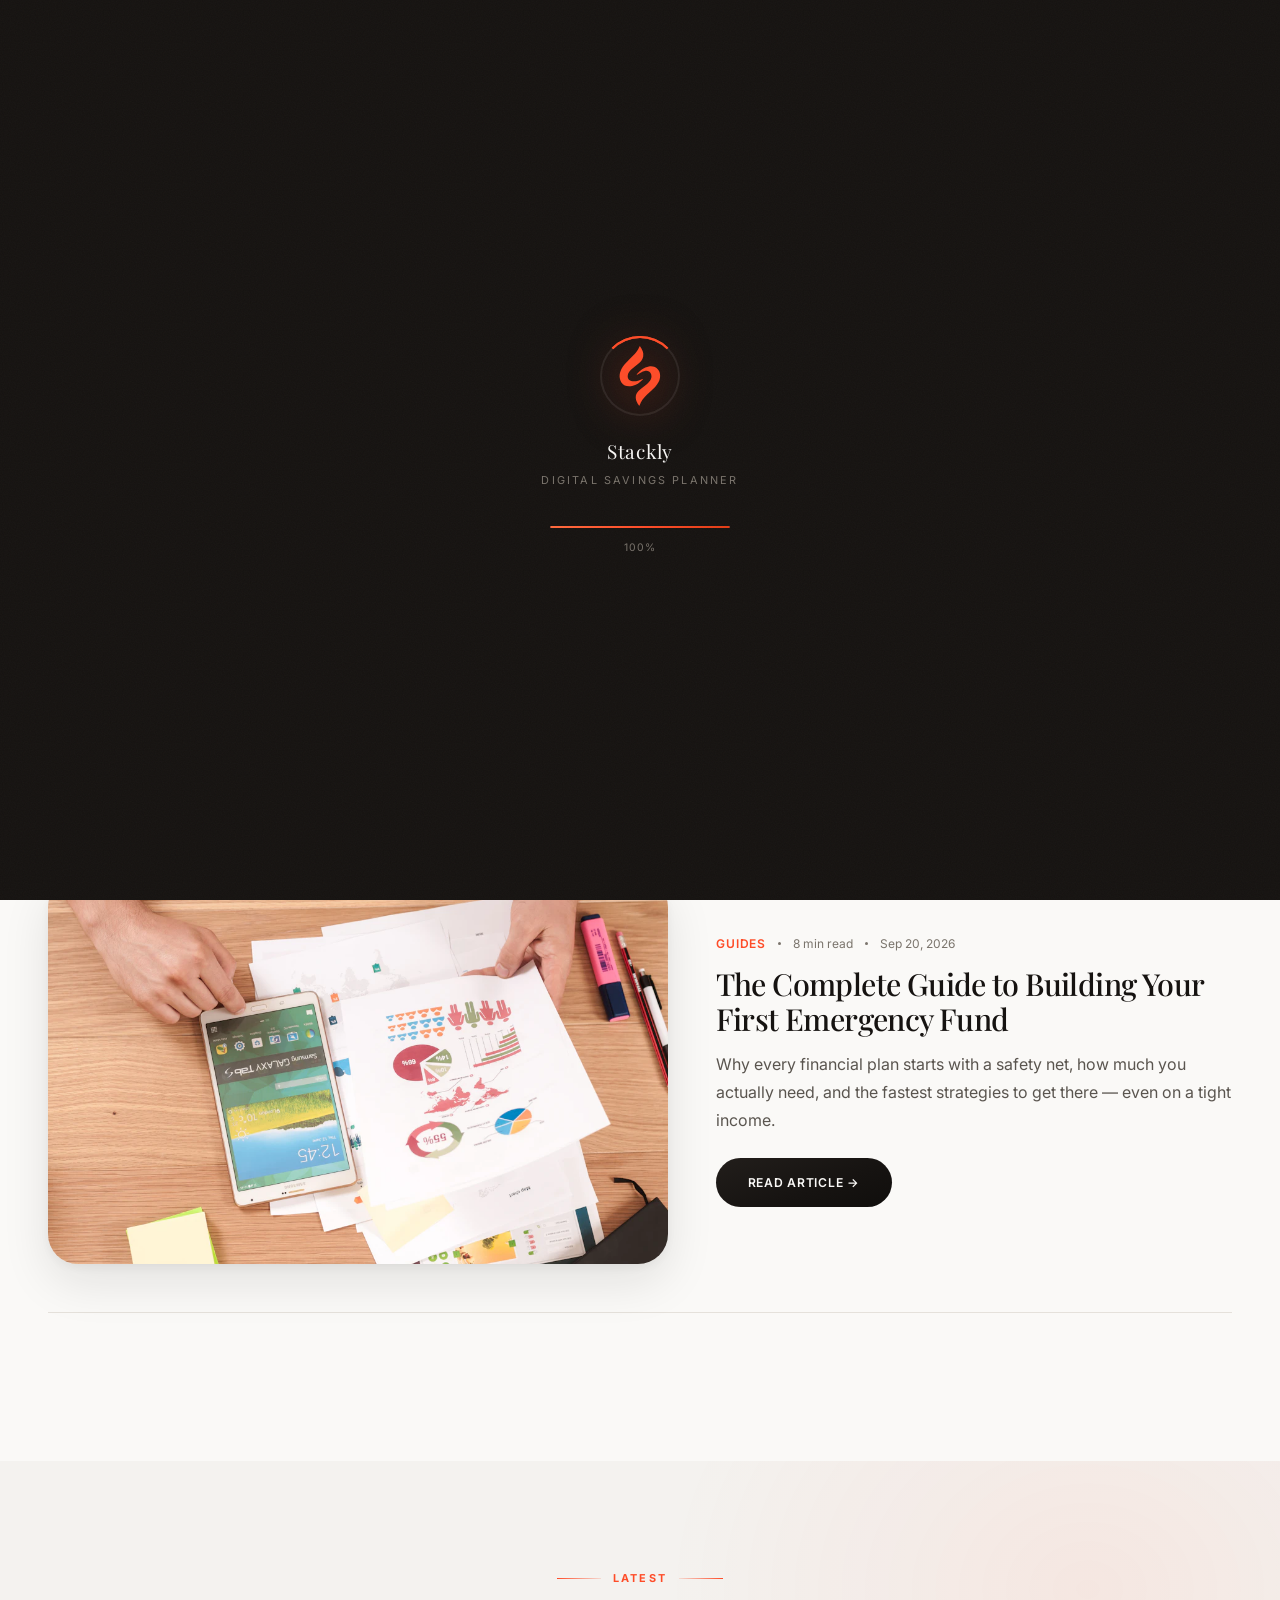
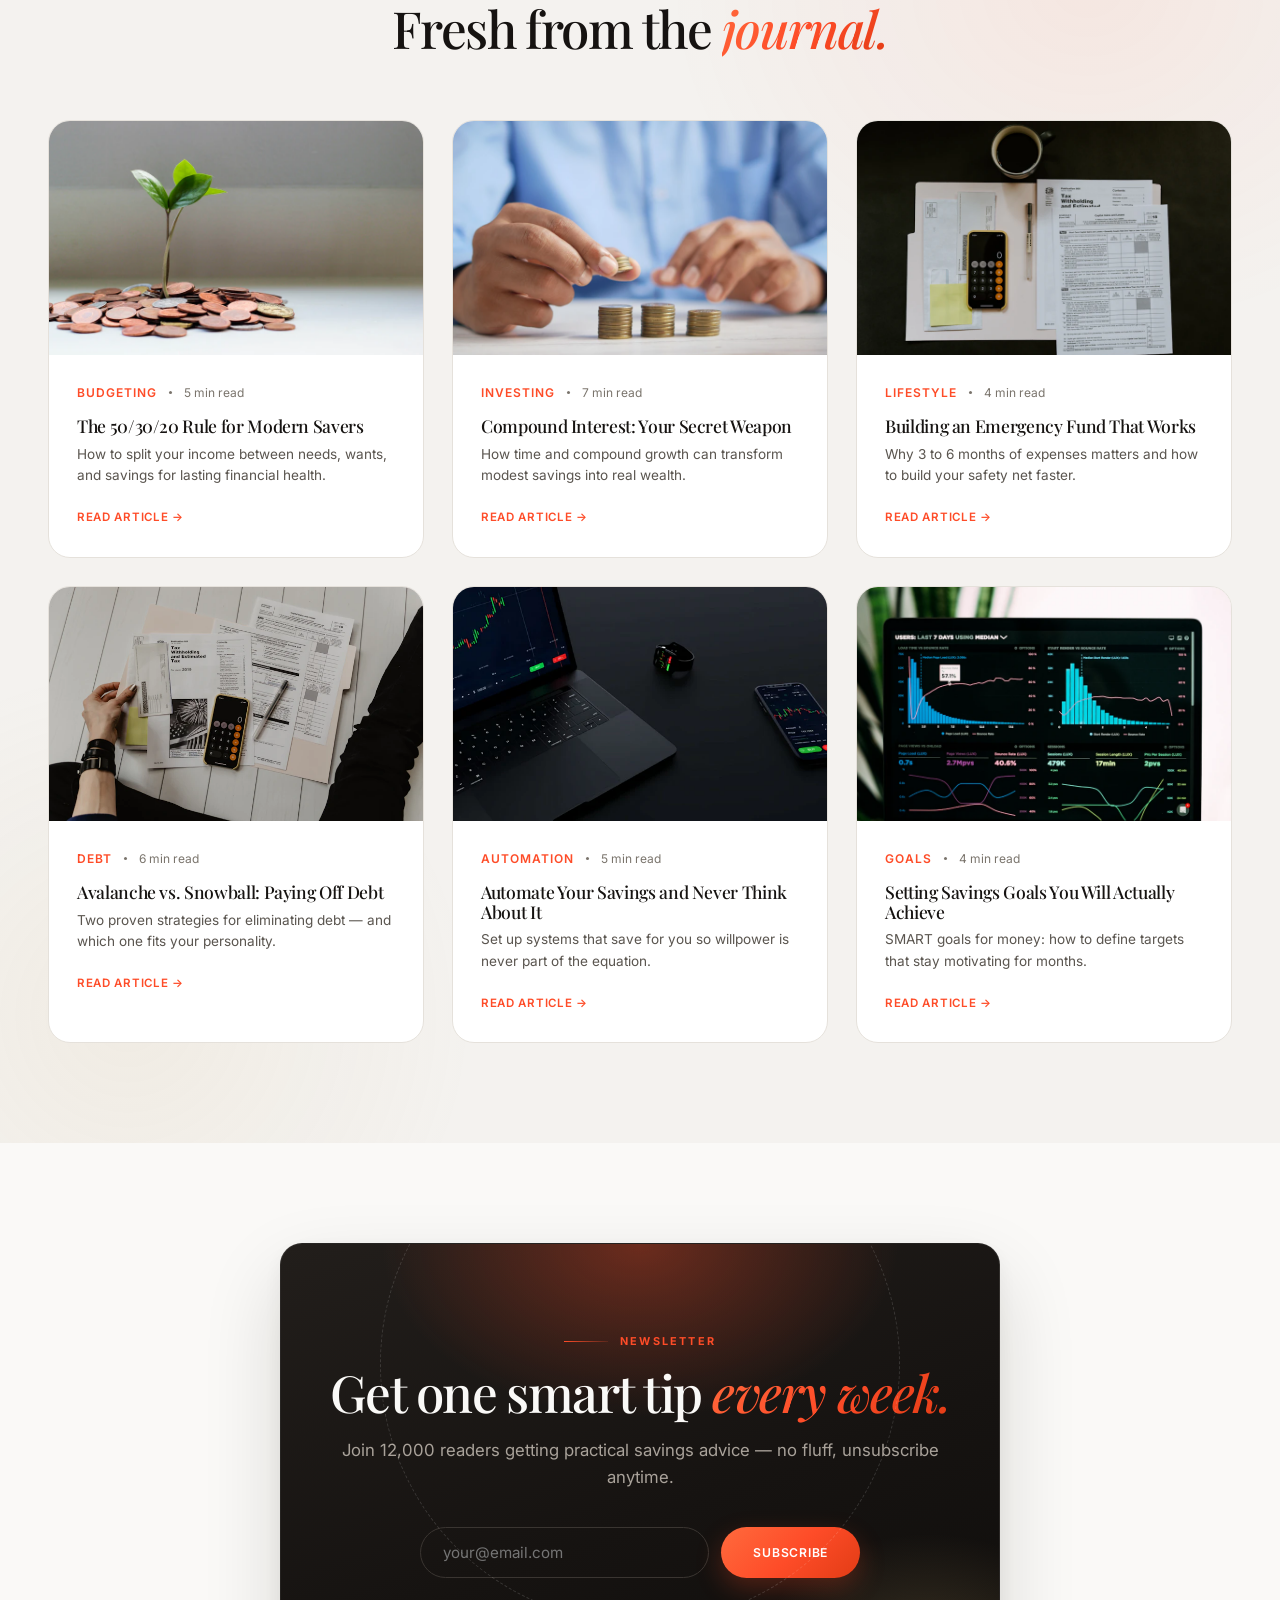
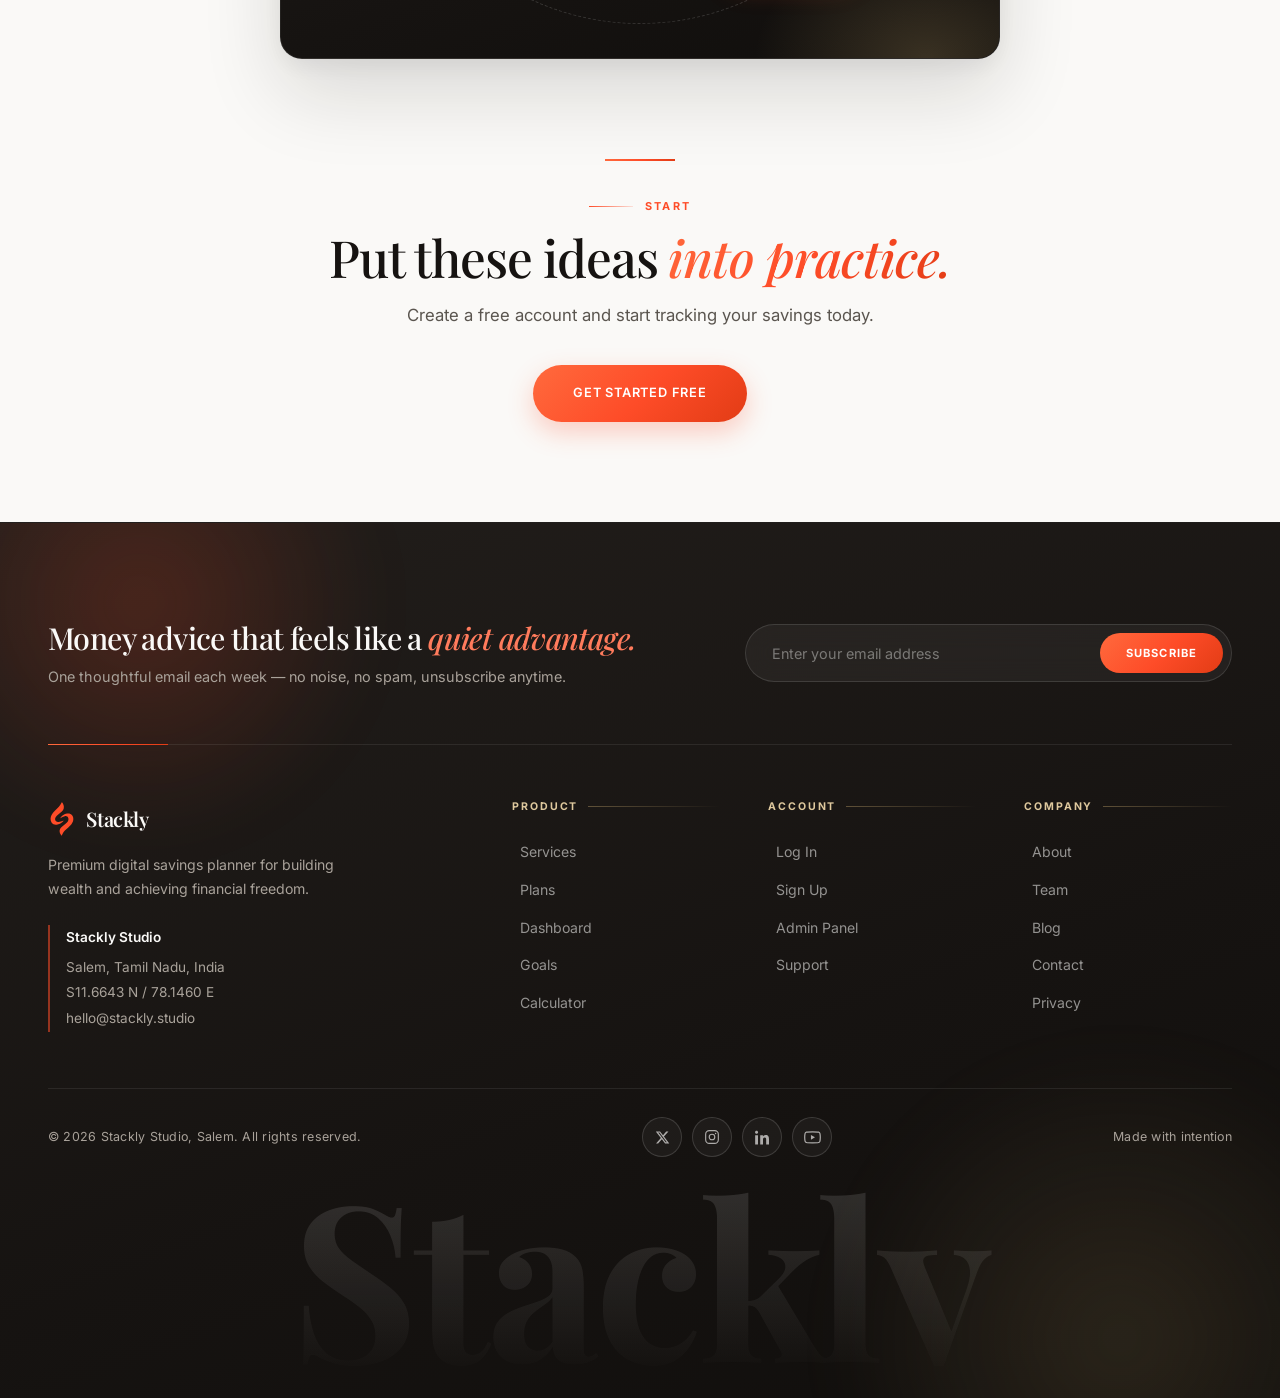
==== commit 2909c919: "Your second update message1" ====
--- a/blog.html
+++ b/blog.html
@@ -71,7 +71,7 @@
                     <div class="blog-meta"><span class="cat">Guides</span><span class="dot"></span><span>8 min read</span><span class="dot"></span><span>Sep 20, 2026</span></div>
                     <h3 style="font-size:1.9rem;margin-bottom:14px;">The Complete Guide to Building Your First Emergency Fund</h3>
                     <p style="color:var(--text-2);line-height:1.75;margin-bottom:24px;">Why every financial plan starts with a safety net, how much you actually need, and the fastest strategies to get there — even on a tight income.</p>
-                    <a href="#" data-toast="The full article is coming soon - subscribe to get it first." class="btn btn-dark">Read Article →</a>
+                    <a href="article.html?id=emergency-fund-guide" class="btn btn-dark">Read Article →</a>
                 </div>
             </div>
         </div>
@@ -91,7 +91,7 @@
                         <div class="blog-meta"><span class="cat">Budgeting</span><span class="dot"></span><span>5 min read</span></div>
                         <h3>The 50/30/20 Rule for Modern Savers</h3>
                         <p>How to split your income between needs, wants, and savings for lasting financial health.</p>
-                        <a href="#" data-toast="The full article is coming soon - subscribe to get it first." class="blog-link">Read Article →</a>
+                        <a href="article.html?id=50-30-20-rule" class="blog-link">Read Article →</a>
                     </div>
                 </div>
                 <div class="blog-card reveal rd1">
@@ -100,7 +100,7 @@
                         <div class="blog-meta"><span class="cat">Investing</span><span class="dot"></span><span>7 min read</span></div>
                         <h3>Compound Interest: Your Secret Weapon</h3>
                         <p>How time and compound growth can transform modest savings into real wealth.</p>
-                        <a href="#" data-toast="The full article is coming soon - subscribe to get it first." class="blog-link">Read Article →</a>
+                        <a href="article.html?id=compound-interest" class="blog-link">Read Article →</a>
                     </div>
                 </div>
                 <div class="blog-card reveal rd2">
@@ -109,7 +109,7 @@
                         <div class="blog-meta"><span class="cat">Lifestyle</span><span class="dot"></span><span>4 min read</span></div>
                         <h3>Building an Emergency Fund That Works</h3>
                         <p>Why 3 to 6 months of expenses matters and how to build your safety net faster.</p>
-                        <a href="#" data-toast="The full article is coming soon - subscribe to get it first." class="blog-link">Read Article →</a>
+                        <a href="article.html?id=emergency-fund-works" class="blog-link">Read Article →</a>
                     </div>
                 </div>
                 <div class="blog-card reveal">
@@ -118,7 +118,7 @@
                         <div class="blog-meta"><span class="cat">Debt</span><span class="dot"></span><span>6 min read</span></div>
                         <h3>Avalanche vs. Snowball: Paying Off Debt</h3>
                         <p>Two proven strategies for eliminating debt — and which one fits your personality.</p>
-                        <a href="#" data-toast="The full article is coming soon - subscribe to get it first." class="blog-link">Read Article →</a>
+                        <a href="article.html?id=debt-payoff-strategies" class="blog-link">Read Article →</a>
                     </div>
                 </div>
                 <div class="blog-card reveal rd1">
@@ -127,7 +127,7 @@
                         <div class="blog-meta"><span class="cat">Automation</span><span class="dot"></span><span>5 min read</span></div>
                         <h3>Automate Your Savings and Never Think About It</h3>
                         <p>Set up systems that save for you so willpower is never part of the equation.</p>
-                        <a href="#" data-toast="The full article is coming soon - subscribe to get it first." class="blog-link">Read Article →</a>
+                        <a href="article.html?id=automate-savings" class="blog-link">Read Article →</a>
                     </div>
                 </div>
                 <div class="blog-card reveal rd2">
@@ -136,7 +136,7 @@
                         <div class="blog-meta"><span class="cat">Goals</span><span class="dot"></span><span>4 min read</span></div>
                         <h3>Setting Savings Goals You Will Actually Achieve</h3>
                         <p>SMART goals for money: how to define targets that stay motivating for months.</p>
-                        <a href="#" data-toast="The full article is coming soon - subscribe to get it first." class="blog-link">Read Article →</a>
+                        <a href="article.html?id=smart-savings-goals" class="blog-link">Read Article →</a>
                     </div>
                 </div>
             </div>
